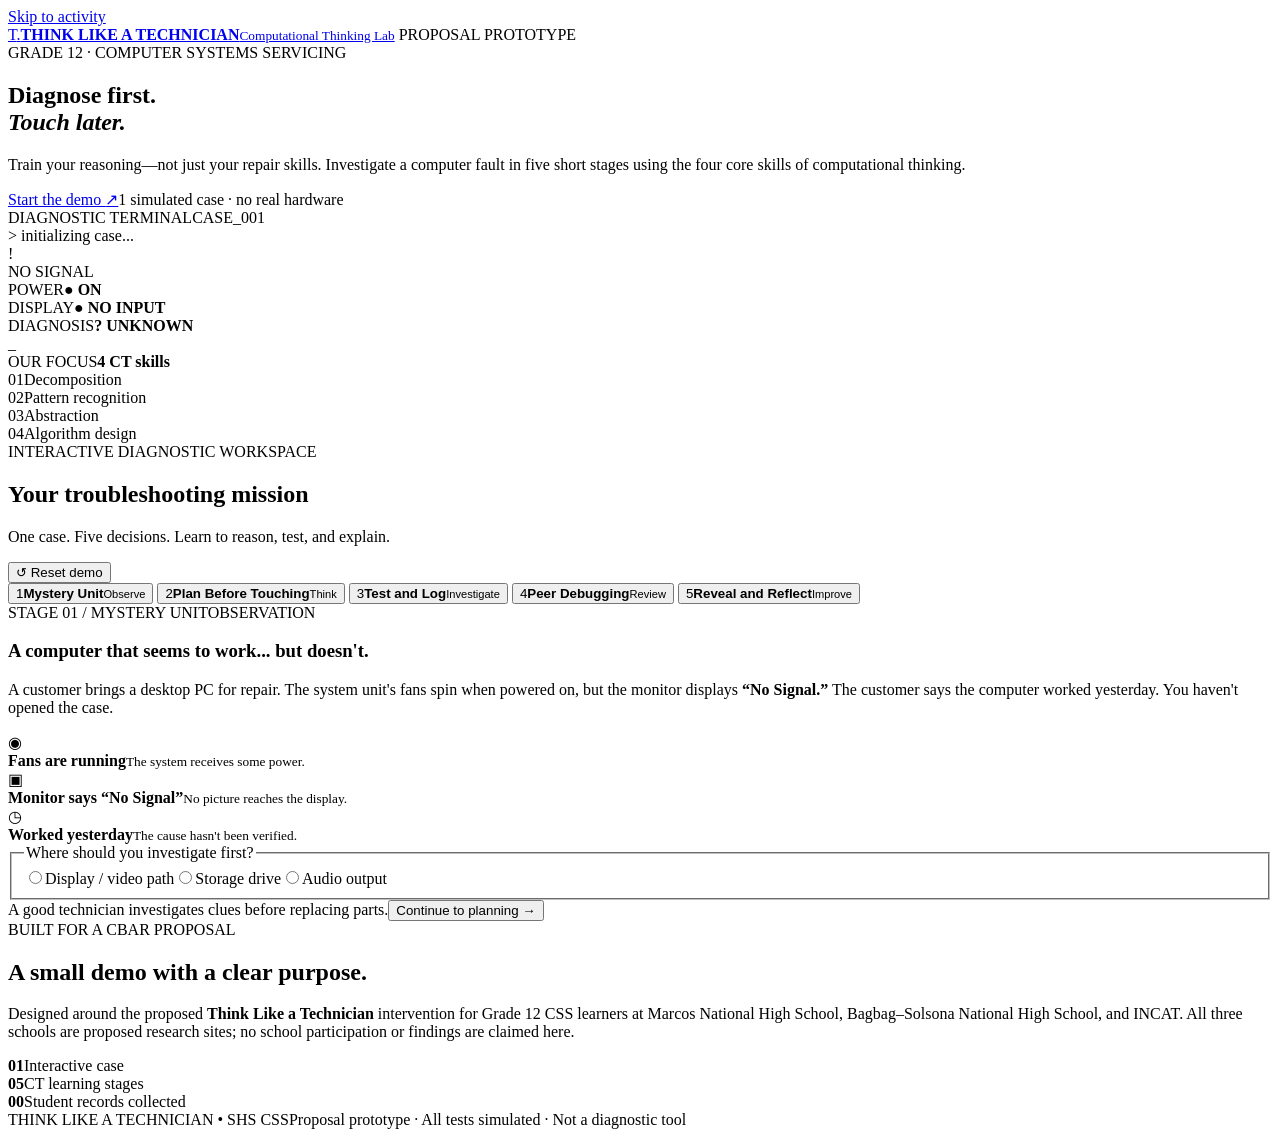
==== index.html @ 32fddbe7 "Add index.html for interactive CBAR proposal demo" ====
<!doctype html>
<html lang="en">
<head>
  <meta charset="utf-8">
  <meta name="viewport" content="width=device-width, initial-scale=1">
  <meta name="theme-color" content="#101a25">
  <meta name="description" content="Think Like a Technician: a five-stage computational thinking troubleshooting website prototype for a Grade 12 CSS classroom-based action research proposal.">
  <title>Think Like a Technician | Proposal Demo</title>
  <link rel="stylesheet" href="styles.css">
  <script src="script.js" defer></script>
</head>
<body>
  <a class="skip-link" href="#work-area">Skip to activity</a>
  <div class="shell">
    <header class="topbar">
      <a class="brand" href="#top" aria-label="Think Like a Technician home"><span class="brand-symbol" aria-hidden="true">T<span class="brand-dot">.</span></span><span><strong>THINK LIKE A TECHNICIAN</strong><small>Computational Thinking Lab</small></span></a>
      <span class="top-pill"><span class="pulse-dot" aria-hidden="true"></span> PROPOSAL PROTOTYPE</span>
    </header>

    <main id="top">
      <section class="hero" aria-labelledby="page-heading">
        <div class="hero-copy">
          <div class="eyebrow"><span class="eyebrow-line"></span> GRADE 12 · COMPUTER SYSTEMS SERVICING</div>
          <h1 id="page-heading">Diagnose first.<br><em>Touch later.</em></h1>
          <p>Train your reasoning—not just your repair skills. Investigate a computer fault in five short stages using the four core skills of computational thinking.</p>
          <div class="hero-actions"><a class="primary-link" href="#work-area">Start the demo <span aria-hidden="true">↗</span></a><span class="hero-note">1 simulated case · no real hardware</span></div>
        </div>
        <div class="terminal" aria-label="Sample computer troubleshooting scenario">
          <div class="terminal-bar"><div class="dots" aria-hidden="true"><i></i><i></i><i></i></div><span>DIAGNOSTIC TERMINAL</span><span>CASE_001</span></div>
          <div class="terminal-content">
            <span class="terminal-prompt">&gt; initializing case...</span>
            <div class="monitor-illustration" aria-hidden="true"><div class="screen"><div class="screen-icon">!</div><span>NO SIGNAL</span></div><div class="stand"></div></div>
            <div class="terminal-details"><div><span>POWER</span><strong class="ok">● ON</strong></div><div><span>DISPLAY</span><strong class="bad">● NO INPUT</strong></div><div><span>DIAGNOSIS</span><strong class="pending">? UNKNOWN</strong></div></div>
            <span class="terminal-cursor">_</span>
          </div>
        </div>
      </section>

      <section class="ct-strip" aria-label="Four computational thinking skills">
        <div class="strip-heading"><span>OUR FOCUS</span><strong>4 CT skills</strong></div>
        <div class="skill"><span class="skill-num">01</span><span>Decomposition</span></div>
        <div class="skill"><span class="skill-num">02</span><span>Pattern recognition</span></div>
        <div class="skill"><span class="skill-num">03</span><span>Abstraction</span></div>
        <div class="skill"><span class="skill-num">04</span><span>Algorithm design</span></div>
      </section>

      <section class="workspace" id="work-area" aria-labelledby="workspace-heading">
        <div class="workspace-heading"><div><div class="eyebrow eyebrow-small">INTERACTIVE DIAGNOSTIC WORKSPACE</div><h2 id="workspace-heading">Your troubleshooting mission</h2><p>One case. Five decisions. Learn to reason, test, and explain.</p></div><button class="text-button" id="reset-top" type="button">↺ Reset demo</button></div>
        <nav class="steps" aria-label="Activity stages">
          <button type="button" class="step active" data-step="0" aria-current="step"><span class="step-index">1</span><span class="step-text"><strong>Mystery Unit</strong><small>Observe</small></span></button>
          <button type="button" class="step" data-step="1"><span class="step-index">2</span><span class="step-text"><strong>Plan Before Touching</strong><small>Think</small></span></button>
          <button type="button" class="step" data-step="2"><span class="step-index">3</span><span class="step-text"><strong>Test and Log</strong><small>Investigate</small></span></button>
          <button type="button" class="step" data-step="3"><span class="step-index">4</span><span class="step-text"><strong>Peer Debugging</strong><small>Review</small></span></button>
          <button type="button" class="step" data-step="4"><span class="step-index">5</span><span class="step-text"><strong>Reveal and Reflect</strong><small>Improve</small></span></button>
        </nav>
        <div class="progress-rail" role="progressbar" aria-label="Demonstration completion" aria-valuemin="0" aria-valuemax="100" aria-valuenow="0"><div id="progress-fill"></div></div>

        <div class="panel" id="panel-0" data-panel="0">
          <div class="panel-head"><span class="stage-label">STAGE 01 / MYSTERY UNIT</span><span class="ct-tag">OBSERVATION</span></div>
          <h3>A computer that seems to work... but doesn't.</h3>
          <p class="panel-lead">A customer brings a desktop PC for repair. The system unit's fans spin when powered on, but the monitor displays <strong>“No Signal.”</strong> The customer says the computer worked yesterday. You haven't opened the case.</p>
          <div class="evidence-grid"><div class="evidence"><span class="evidence-icon" aria-hidden="true">◉</span><div><strong>Fans are running</strong><small>The system receives some power.</small></div></div><div class="evidence"><span class="evidence-icon" aria-hidden="true">▣</span><div><strong>Monitor says “No Signal”</strong><small>No picture reaches the display.</small></div></div><div class="evidence"><span class="evidence-icon" aria-hidden="true">◷</span><div><strong>Worked yesterday</strong><small>The cause hasn't been verified.</small></div></div></div>
          <fieldset class="form-field"><legend>Where should you investigate first?</legend><div class="option-row"><label class="option"><input type="radio" name="first-focus" value="Display / video path"><span>Display / video path</span></label><label class="option"><input type="radio" name="first-focus" value="Storage drive"><span>Storage drive</span></label><label class="option"><input type="radio" name="first-focus" value="Audio output"><span>Audio output</span></label></div></fieldset>
          <div id="mystery-feedback" class="feedback" aria-live="polite"></div>
          <div class="panel-footer"><span class="footer-help">A good technician investigates clues before replacing parts.</span><button class="btn btn-primary" id="finish-0" type="button">Continue to planning <span aria-hidden="true">→</span></button></div>
        </div>

        <div class="panel" id="panel-1" data-panel="1" hidden>
          <div class="panel-head"><span class="stage-label">STAGE 02 / PLAN BEFORE TOUCHING</span><span class="ct-tag">4 CT SKILLS</span></div>
          <h3>Build your diagnostic plan.</h3><p class="panel-lead">Break the fault down, connect the symptoms, remove distracting information, and plan safe tests in order.</p>
          <div class="ct-card"><div class="ct-icon">01</div><div class="ct-content"><h4>Decomposition <span>Break into parts</span></h4><label for="subsystem">Which subsystem is the best starting point?</label><select id="subsystem"><option value="">Select a subsystem...</option><option value="Display / video path">Display / video path</option><option value="Storage">Storage</option><option value="Audio">Audio</option><option value="Cooling">Cooling</option></select></div></div>
          <div class="ct-card"><div class="ct-icon">02</div><div class="ct-content"><h4>Pattern recognition <span>Connect clues</span></h4><label for="pattern">Which possible cause best fits “fans spin + no signal”?</label><select id="pattern"><option value="">Select a hypothesis...</option><option value="Loose or disconnected video cable">Loose or disconnected video cable</option><option value="Insufficient disk storage">Insufficient disk storage</option><option value="Muted speakers">Muted speakers</option></select></div></div>
          <div class="ct-card"><div class="ct-icon">03</div><div class="ct-content"><h4>Abstraction <span>Keep essential facts</span></h4><label for="fault-statement">Summarize the problem in one sentence.</label><textarea id="fault-statement" rows="2" maxlength="280" placeholder="Example: The PC powers on, but the monitor receives no video signal..."></textarea></div></div>
          <div class="ct-card"><div class="ct-icon">04</div><div class="ct-content"><h4>Algorithm design <span>Choose an order</span></h4><p class="inline-help">Add safe diagnostic steps in the order you would perform them. Click a step to remove it.</p><div class="test-options" id="algorithm-options"><button type="button" class="choice" data-plan="Check monitor power and message">+ Check monitor power</button><button type="button" class="choice" data-plan="Confirm selected monitor input">+ Verify input</button><button type="button" class="choice" data-plan="With devices off, inspect external video cable">+ Inspect cable safely</button><button type="button" class="choice" data-plan="With devices off, reseat cable; retest">+ Reseat cable and retest</button></div><ol class="algorithm-list" id="algorithm-list"><li class="empty-row">Your ordered plan will appear here.</li></ol></div></div>
          <div class="safety-block"><div class="safety-head"><span class="safety-symbol" aria-hidden="true">!</span><div><strong>Safety gate</strong><small>Required before any simulated test</small></div></div><label class="check-line"><input type="checkbox" id="safety-power"><span>Before touching a connection, I will switch off and disconnect power as appropriate.</span></label><label class="check-line"><input type="checkbox" id="safety-teacher"><span>I will perform physical hardware checks only with the teacher's approval and supervision.</span></label></div>
          <div id="plan-feedback" class="feedback" aria-live="polite"></div><div class="panel-footer"><button class="btn btn-muted" type="button" data-back="0">← Back</button><button class="btn btn-primary" id="finish-1" type="button">Start simulated tests →</button></div>
        </div>

        <div class="panel" id="panel-2" data-panel="2" hidden>
          <div class="panel-head"><span class="stage-label">STAGE 03 / TEST AND LOG</span><span class="ct-tag">TEST ONE CLUE AT A TIME</span></div>
          <h3>Choose a safe diagnostic test.</h3><p class="panel-lead">These are simulated results—not instructions to open or alter a real computer. Make one choice at a time and examine its evidence.</p>
          <div class="test-grid"><button class="test-tile" data-test="power" type="button"><span class="tile-number">TEST 01</span><strong>Check monitor power</strong><small>Read the screen's status message</small><span class="tile-arrow">↗</span></button><button class="test-tile" data-test="input" type="button"><span class="tile-number">TEST 02</span><strong>Check monitor input</strong><small>Verify that the expected input is selected</small><span class="tile-arrow">↗</span></button><button class="test-tile" data-test="cable" type="button"><span class="tile-number">TEST 03</span><strong>Inspect external HDMI cable</strong><small>With both devices switched off</small><span class="tile-arrow">↗</span></button><button class="test-tile" data-test="retest" type="button"><span class="tile-number">TEST 04</span><strong>Reseat cable and retest</strong><small>Power off first; then observe result</small><span class="tile-arrow">↗</span></button></div>
          <div class="result-box" id="test-result" aria-live="polite"><span class="result-overline">SIMULATED FINDING</span><p>Select a test above to reveal its observation.</p></div>
          <div class="log-heading"><h4>Troubleshooting log</h4><span id="test-count">0 tests logged</span></div><div class="log-list" id="log-list"><div class="empty-state">Your test results will appear here as you investigate.</div></div>
          <div id="test-feedback" class="feedback" aria-live="polite"></div><div class="panel-footer"><button class="btn btn-muted" type="button" data-back="1">← Back</button><button class="btn btn-primary" id="finish-2" type="button">Review a peer log →</button></div>
        </div>

        <div class="panel" id="panel-3" data-panel="3" hidden>
          <div class="panel-head"><span class="stage-label">STAGE 04 / PEER DEBUGGING</span><span class="ct-tag">COLLABORATIVE REASONING</span></div>
          <h3>Spot the mistakes in this sample log.</h3><p class="panel-lead">In this proposal demo, we use a fictional peer log—no actual student information is shown.</p>
          <blockquote class="peer-quote">“The monitor showed No Signal, so I changed the RAM and HDMI cable at the same time. The screen came back, so I know the RAM was broken. I didn't write down my tests.” <span>— Fictional practice log</span></blockquote>
          <fieldset class="form-field"><legend>Which reasoning problems do you notice? <span class="small-light">(Choose all that apply)</span></legend><div class="peer-choices"><label class="check-line"><input type="checkbox" value="changed-two" name="peer-issue">Two parts were changed at once, so the actual cause is unclear.</label><label class="check-line"><input type="checkbox" value="unsupported" name="peer-issue">The conclusion about RAM isn't supported by the test.</label><label class="check-line"><input type="checkbox" value="no-log" name="peer-issue">The tests and observations were not documented.</label><label class="check-line"><input type="checkbox" value="speed" name="peer-issue">The technician should have replaced even more parts immediately.</label></div></fieldset>
          <button type="button" class="btn btn-outline" id="check-peer">Check my feedback</button><div class="feedback" id="peer-feedback" aria-live="polite"></div><div class="panel-footer"><button class="btn btn-muted" type="button" data-back="2">← Back</button><button class="btn btn-primary" id="finish-3" type="button" disabled>Reveal the fault →</button></div>
        </div>

        <div class="panel" id="panel-4" data-panel="4" hidden>
          <div class="panel-head"><span class="stage-label">STAGE 05 / REVEAL AND REFLECT</span><span class="ct-tag">REVISE YOUR THINKING</span></div>
          <div class="reveal-top"><span class="reveal-icon" aria-hidden="true">✓</span><div><span class="reveal-kicker">SIMULATED CASE RESOLVED</span><h3>The HDMI cable was loose.</h3><p>In this demonstration scenario, the PC-end HDMI connector was not fully seated. The cable was checked with both devices off, then reconnected securely. When power was restored, the display returned.</p></div></div>
          <div class="comparison"><div><span>YOUR STARTING HYPOTHESIS</span><strong id="summary-hypothesis">—</strong></div><div><span>KEY LESSON</span><strong>Confirm one cause with evidence before changing another variable.</strong></div></div>
          <div class="reflection"><label for="reflection">What would you do differently next time?</label><textarea id="reflection" rows="3" maxlength="700" placeholder="Reflect on how your diagnostic algorithm could be clearer, safer, or more efficient..."></textarea></div>
          <div class="ct-recap"><h4>CT skills practiced</h4><div class="recap-items"><span>✓ Decomposition</span><span>✓ Pattern recognition</span><span>✓ Abstraction</span><span>✓ Algorithm design</span></div></div>
          <div class="disclaimer"><strong>For proposal demonstration only.</strong> This prototype is one instructional example. It is not an approved assessment, does not calculate a research CT score, and does not store or submit student data.</div>
          <div class="panel-footer"><button class="btn btn-muted" type="button" data-back="3">← Back</button><div class="footer-buttons"><button class="btn btn-outline" id="download-log" type="button">↓ Download practice notes</button><button class="btn btn-primary" id="restart-bottom" type="button">↺ Try again</button></div></div>
        </div>
      </section>

      <section class="about-demo" aria-labelledby="about-title"><div><div class="eyebrow eyebrow-small">BUILT FOR A CBAR PROPOSAL</div><h2 id="about-title">A small demo with a clear purpose.</h2><p>Designed around the proposed <strong>Think Like a Technician</strong> intervention for Grade 12 CSS learners at Marcos National High School, Bagbag–Solsona National High School, and INCAT. All three schools are proposed research sites; no school participation or findings are claimed here.</p></div><div class="about-details"><div><strong>01</strong><span>Interactive case</span></div><div><strong>05</strong><span>CT learning stages</span></div><div><strong>00</strong><span>Student records collected</span></div></div></section>
    </main>
    <footer class="site-footer"><span>THINK LIKE A TECHNICIAN <span aria-hidden="true">•</span> SHS CSS</span><span>Proposal prototype · All tests simulated · Not a diagnostic tool</span></footer>
  </div>
</body>
</html>
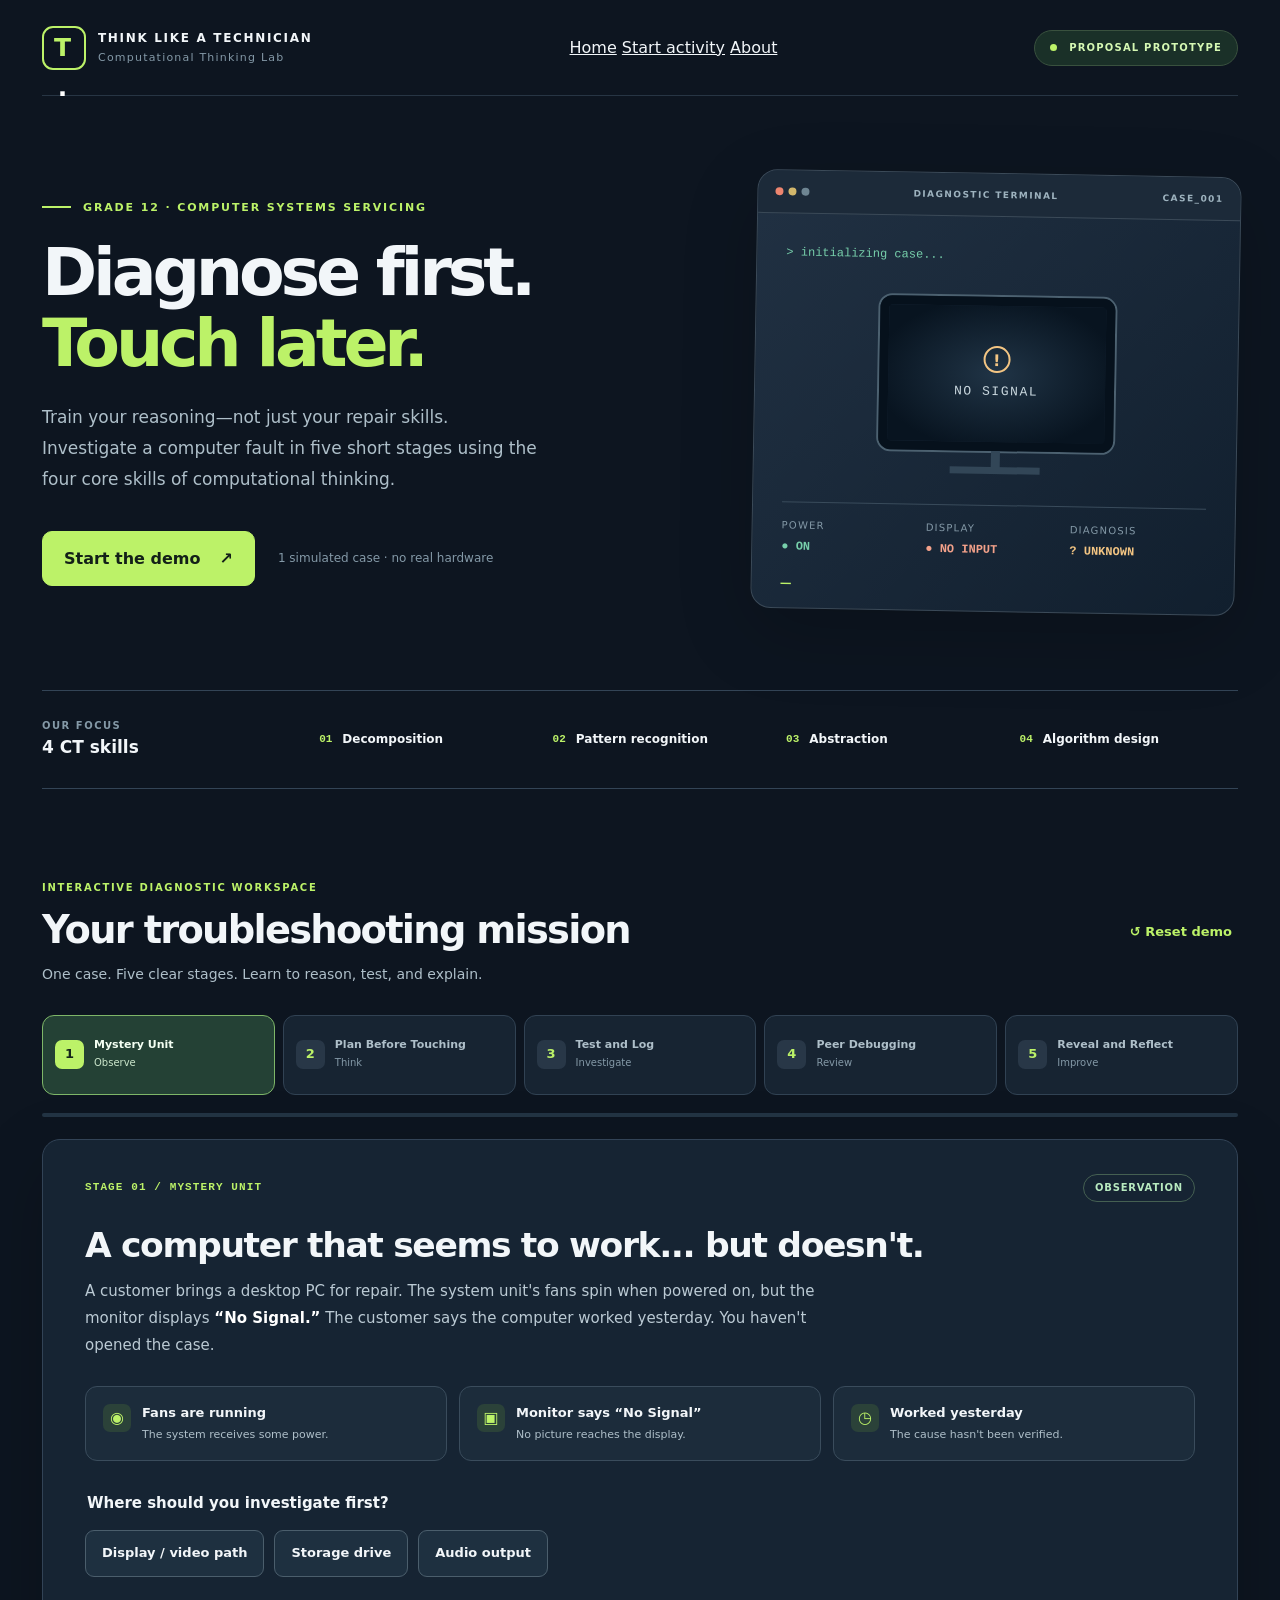
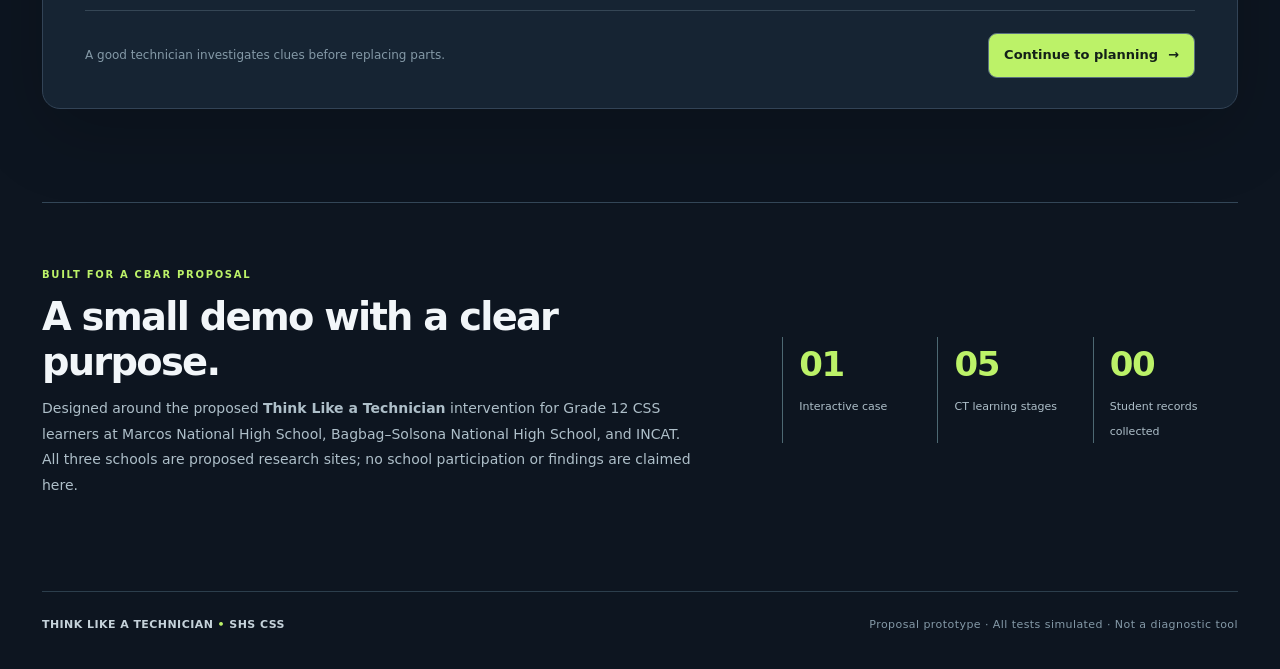
==== commit 8231d369: "Improve accessible top navigation and simplify activity heading" ====
--- a/index.html
+++ b/index.html
@@ -14,6 +14,11 @@
   <div class="shell">
     <header class="topbar">
       <a class="brand" href="#top" aria-label="Think Like a Technician home"><span class="brand-symbol" aria-hidden="true">T<span class="brand-dot">.</span></span><span><strong>THINK LIKE A TECHNICIAN</strong><small>Computational Thinking Lab</small></span></a>
+      <nav class="main-nav" aria-label="Main navigation">
+        <a href="#top">Home</a>
+        <a href="#work-area">Start activity</a>
+        <a href="#about-title">About</a>
+      </nav>
       <span class="top-pill"><span class="pulse-dot" aria-hidden="true"></span> PROPOSAL PROTOTYPE</span>
     </header>
 
@@ -45,7 +50,7 @@
       </section>
 
       <section class="workspace" id="work-area" aria-labelledby="workspace-heading">
-        <div class="workspace-heading"><div><div class="eyebrow eyebrow-small">INTERACTIVE DIAGNOSTIC WORKSPACE</div><h2 id="workspace-heading">Your troubleshooting mission</h2><p>One case. Five decisions. Learn to reason, test, and explain.</p></div><button class="text-button" id="reset-top" type="button">↺ Reset demo</button></div>
+        <div class="workspace-heading"><div><div class="eyebrow eyebrow-small">INTERACTIVE DIAGNOSTIC WORKSPACE</div><h2 id="workspace-heading">Your troubleshooting mission</h2><p>One case. Five clear stages. Learn to reason, test, and explain.</p></div><button class="text-button" id="reset-top" type="button">↺ Reset demo</button></div>
         <nav class="steps" aria-label="Activity stages">
           <button type="button" class="step active" data-step="0" aria-current="step"><span class="step-index">1</span><span class="step-text"><strong>Mystery Unit</strong><small>Observe</small></span></button>
           <button type="button" class="step" data-step="1"><span class="step-index">2</span><span class="step-text"><strong>Plan Before Touching</strong><small>Think</small></span></button>
--- a/styles.css
+++ b/styles.css
@@ -0,0 +1,6 @@
+:root{--bg:#0d1520;--bg2:#111d2b;--panel:#162433;--elev:#1b2b3b;--line:#314153;--text:#f2f6f9;--muted:#aebfc9;--faint:#8499a7;--accent:#bcf268;--accent2:#77cfab;--warn:#f3c583;--radius:18px;--shadow:0 24px 75px rgba(0,0,0,.18)}
+*{box-sizing:border-box}html{scroll-behavior:smooth}body{margin:0;background:var(--bg);color:var(--text);font-family:Inter,ui-sans-serif,system-ui,-apple-system,BlinkMacSystemFont,"Segoe UI",sans-serif;line-height:1.6}button,select,textarea{font:inherit}button,a,select,textarea{outline-offset:4px}a{color:inherit}button{cursor:pointer}button:disabled{cursor:not-allowed;opacity:.43}button:focus-visible,a:focus-visible,input:focus-visible,select:focus-visible,textarea:focus-visible{outline:3px solid var(--accent)}[hidden]{display:none!important}.shell{max-width:1260px;margin:auto;padding:0 32px}.skip-link{position:absolute;left:-9999px;top:12px;background:var(--accent);color:#101a25;padding:12px;z-index:999}.skip-link:focus{left:12px}.topbar{height:96px;display:flex;align-items:center;justify-content:space-between;border-bottom:1px solid #273544}.brand{display:flex;align-items:center;gap:12px;text-decoration:none;letter-spacing:.09em}.brand-symbol{height:44px;width:44px;border:2px solid var(--accent);border-radius:11px;display:grid;place-items:center;font-size:25px;font-weight:850;letter-spacing:-.12em;color:var(--accent);padding-right:6px}.brand-dot{color:#fff}.brand strong{display:block;font-size:12px;letter-spacing:.14em}.brand small{display:block;color:var(--faint);font-size:11px;letter-spacing:.11em;margin-top:1px}.top-pill{font-weight:800;letter-spacing:.12em;border:1px solid #39513e;background:#1a3028;border-radius:999px;padding:9px 15px;font-size:10px;color:#d5f8b3;white-space:nowrap}.pulse-dot{display:inline-block;width:7px;height:7px;border-radius:50%;background:var(--accent);margin-right:7px}.hero{display:grid;grid-template-columns:1.14fr .86fr;gap:70px;align-items:center;padding:77px 0 78px}.eyebrow{font-size:11px;font-weight:850;letter-spacing:.17em;color:var(--accent);display:flex;align-items:center;gap:12px}.eyebrow-line{width:29px;height:2px;background:var(--accent)}h1,h2,h3,h4,p{margin-top:0}h1{font-size:clamp(47px,5.2vw,78px);line-height:1.06;letter-spacing:-.063em;font-weight:840;margin:21px 0 24px}h1 em{font-style:normal;color:var(--accent)}.hero-copy>p{font-size:17px;max-width:500px;color:var(--muted);line-height:1.83}.hero-actions{display:flex;align-items:center;gap:23px;flex-wrap:wrap;margin-top:35px}.primary-link,.btn-primary{background:var(--accent);color:#132018;font-weight:850;border:1px solid var(--accent);text-decoration:none;border-radius:10px;padding:14px 21px;display:inline-flex;gap:19px;align-items:center;justify-content:center}.primary-link:hover,.btn-primary:not(:disabled):hover{background:#d4ff90}.hero-note{font-size:12px;color:var(--faint)}.terminal{border-radius:20px;background:linear-gradient(135deg,#213143,#111f2e);border:1px solid #3b4a58;box-shadow:var(--shadow);overflow:hidden;transform:rotate(1deg)}.terminal-bar{height:43px;background:#1c2a39;border-bottom:1px solid #3b4a58;display:flex;align-items:center;justify-content:space-between;padding:0 17px;color:#9eb3bf;font-size:9px;letter-spacing:.16em;font-weight:750}.dots{display:flex;gap:5px}.dots i{display:block;width:8px;height:8px;background:#6e8592;border-radius:50%}.dots i:first-child{background:#ed856f}.dots i:nth-child(2){background:#d1b66b}.terminal-content{padding:24px 29px 19px}.terminal-prompt{font-family:ui-monospace,monospace;color:var(--accent2);font-size:12px}.monitor-illustration{height:214px;display:flex;align-items:center;justify-content:center;flex-direction:column;margin:12px 0}.screen{width:235px;height:154px;border:9px solid #06111c;border-radius:12px;background:radial-gradient(ellipse at center,#203446,#081420 80%);box-shadow:0 0 0 2px #4c6170;display:flex;flex-direction:column;align-items:center;justify-content:center;gap:9px}.screen-icon{height:27px;width:27px;border:2px solid var(--warn);color:var(--warn);border-radius:50%;display:grid;place-items:center;font-weight:700}.screen span{color:#c9d7de;font-family:ui-monospace,monospace;font-size:13px;letter-spacing:.12em}.stand{width:90px;height:23px;border-bottom:7px solid #324657;position:relative}.stand:before{content:"";width:9px;height:17px;position:absolute;left:calc(50% - 4px);background:#324657}.terminal-details{display:grid;grid-template-columns:repeat(3,1fr);border-top:1px solid #394b5b;padding-top:15px;gap:8px}.terminal-details div{display:flex;flex-direction:column;gap:4px}.terminal-details span{font-size:10px;letter-spacing:.12em;color:var(--faint)}.terminal-details strong{font-family:ui-monospace,monospace;font-size:12px}.ok{color:var(--accent2)}.bad{color:#f3a18a}.pending{color:var(--warn)}.terminal-cursor{color:var(--accent);font-size:20px}.ct-strip{display:grid;grid-template-columns:1.2fr repeat(4,1fr);gap:15px;border-top:1px solid #334456;border-bottom:1px solid #334456;padding:27px 0;align-items:center}.strip-heading span{display:block;font-size:10px;letter-spacing:.15em;color:var(--faint);font-weight:800}.strip-heading strong{font-size:17px}.skill{font-size:12px;font-weight:750;display:flex;gap:10px;align-items:center}.skill-num{color:var(--accent);font-size:11px;font-family:ui-monospace,monospace}.workspace{padding:91px 0 93px;scroll-margin-top:20px}.workspace-heading{display:flex;justify-content:space-between;gap:20px;align-items:center;margin-bottom:29px}.eyebrow-small{font-size:10px}.workspace h2,.about-demo h2{font-size:clamp(29px,3vw,40px);letter-spacing:-.045em;line-height:1.18;margin:11px 0}.workspace-heading p{color:var(--muted);font-size:14px;margin:7px 0 0}.text-button{border:0;background:none;color:var(--accent);font-size:13px;font-weight:750;white-space:nowrap}.text-button:hover{text-decoration:underline}.steps{display:grid;grid-template-columns:repeat(5,1fr);gap:8px}.step{min-height:80px;background:#172432;border:1px solid #314253;color:var(--muted);border-radius:12px;display:flex;text-align:left;align-items:center;padding:13px 12px;gap:10px;transition:background .15s,border-color .15s}.step:hover{border-color:#66847a}.step.active{background:#244135;color:#f4fff3;border-color:#7eb668}.step.complete:not(.active){border-color:#55715d}.step-index{background:#283747;border-radius:7px;display:grid;place-items:center;flex:0 0 29px;height:29px;color:var(--accent);font-size:13px;font-weight:800}.step.active .step-index{background:var(--accent);color:#14251a}.step-text strong{display:block;font-size:11px;line-height:1.3}.step-text small{display:block;color:var(--faint);font-size:10px;margin-top:3px}.step.active .step-text small{color:#cce7cc}.progress-rail{height:4px;border-radius:4px;background:#233444;margin:18px 0 22px;overflow:hidden}.progress-rail>div{height:100%;background:var(--accent);width:0;transition:width .25s}.panel{background:var(--panel);border:1px solid #324356;border-radius:18px;padding:34px 42px 30px;box-shadow:var(--shadow)}.panel-head{display:flex;justify-content:space-between;gap:14px;align-items:center;margin-bottom:23px}.stage-label{font-family:ui-monospace,monospace;font-size:11px;color:var(--accent);font-weight:800;letter-spacing:.1em}.ct-tag{font-size:10px;border:1px solid #456052;border-radius:999px;padding:5px 11px;color:#b8eac0;letter-spacing:.08em;font-weight:800}.panel h3{font-size:clamp(24px,2.7vw,35px);letter-spacing:-.04em;margin:0 0 13px;line-height:1.16}.panel-lead{max-width:780px;color:#bbcad4;font-size:15px;line-height:1.8;margin-bottom:27px}.panel-lead strong{color:#fff}.evidence-grid{display:grid;grid-template-columns:repeat(3,1fr);gap:12px;margin:27px 0 30px}.evidence{border:1px solid #3a4c5c;background:#1c2c3b;border-radius:12px;display:flex;gap:11px;align-items:flex-start;padding:17px}.evidence-icon{width:28px;height:28px;flex:0 0 28px;display:grid;place-items:center;color:var(--accent);background:#2b4239;border-radius:7px}.evidence strong,.evidence small{display:block}.evidence strong{font-size:13px;line-height:1.4}.evidence small{font-size:11px;color:var(--muted);line-height:1.5;margin-top:5px}.form-field{border:0;padding:0;margin:0}.form-field legend{font-size:15px;font-weight:800;margin-bottom:15px}.option-row{display:flex;gap:10px;flex-wrap:wrap}.option{position:relative}.option input{position:absolute;opacity:0;pointer-events:none}.option span{display:block;border:1px solid #4b5e6c;background:#1e3040;border-radius:9px;padding:12px 16px;font-weight:650;font-size:13px;cursor:pointer}.option:hover span{border-color:#91b57e}.option input:checked+span{border-color:var(--accent);background:#334d36;color:#d8ffb0}.option input:focus-visible+span{outline:3px solid var(--accent)}.feedback{min-height:0;font-size:13px;line-height:1.6;margin-top:12px}.feedback:not(:empty){padding:12px 14px;background:#203c32;border-left:3px solid var(--accent);border-radius:5px;color:#e2f4e1}.feedback.error:not(:empty){background:#47302e;border-color:#f2a391;color:#ffdfd2}.panel-footer{margin-top:33px;border-top:1px solid #354655;padding-top:22px;display:flex;align-items:center;justify-content:space-between;gap:15px}.footer-help{font-size:12px;color:var(--faint)}.btn{border-radius:9px;border:1px solid #5a7180;padding:11px 15px;font-size:13px;font-weight:750;display:inline-flex;align-items:center;justify-content:center;gap:10px;white-space:nowrap}.btn-muted{color:#b8c9d3;background:#233444}.btn-muted:hover{background:#2e4254}.btn-outline{background:transparent;color:var(--accent);border-color:#7ca16b}.btn-outline:hover{background:#223e35}.ct-card{display:flex;gap:16px;border:1px solid #354a58;border-radius:12px;padding:19px;margin-bottom:13px;background:#1b2b3a}.ct-icon{color:var(--accent);background:#304737;border-radius:8px;flex:0 0 34px;height:34px;display:grid;place-items:center;font-family:ui-monospace,monospace;font-size:12px;font-weight:800}.ct-content{flex:1;min-width:0}.ct-content h4{font-size:16px;margin:1px 0 12px}.ct-content h4 span{font-size:12px;color:var(--faint);font-weight:500;margin-left:5px}.ct-content label{display:block;font-size:12px;color:#c2d1da;font-weight:650;margin-bottom:7px}.ct-content select,.ct-content textarea,.reflection textarea{display:block;width:100%;border:1px solid #516273;background:#111e2c;color:var(--text);padding:11px 13px;border-radius:8px;font-size:13px}.ct-content select{max-width:550px}.ct-content textarea{resize:vertical}.ct-content textarea::placeholder,.reflection textarea::placeholder{color:#8397a5}.inline-help{font-size:12px;color:var(--muted);margin-bottom:12px}.test-options{display:flex;gap:8px;flex-wrap:wrap}.choice{font-size:12px;color:#e2ebf2;background:#2a3e4e;border:1px solid #4e6573;border-radius:8px;padding:9px 11px}.choice:hover{border-color:var(--accent)}.choice:disabled{opacity:.38}.algorithm-list{margin:12px 0 0;padding-left:25px;font-size:13px}.algorithm-list li{padding:4px}.algorithm-list button{background:none;border:0;text-align:left;color:#e6f5e9;text-decoration:underline;text-decoration-color:#57765e;padding:2px}.algorithm-list .empty-row{color:var(--faint);list-style:none;margin-left:-20px}.safety-block{background:#2b302a;border:1px solid #7d7052;border-radius:12px;margin-top:18px;padding:18px 22px}.safety-head{display:flex;align-items:center;gap:12px;margin-bottom:13px}.safety-symbol{width:28px;height:28px;border-radius:50%;color:#1d211d;background:var(--warn);font-weight:900;display:grid;place-items:center}.safety-head strong,.safety-head small{display:block}.safety-head small{font-size:11px;color:#d9cdb7}.check-line{display:flex;align-items:flex-start;gap:10px;font-size:13px;color:#e0e9ee;line-height:1.6;margin:10px 0;cursor:pointer}.check-line input{accent-color:var(--accent);width:17px;height:17px;flex:0 0 17px;margin:3px 0 0}.test-grid{display:grid;grid-template-columns:repeat(2,1fr);gap:12px}.test-tile{position:relative;text-align:left;padding:19px;background:#1d2f3e;color:#eaf1f5;border:1px solid #435968;border-radius:12px;min-height:137px}.test-tile:hover{border-color:var(--accent);background:#294039}.test-tile.used{border-color:#6f9764}.tile-number{display:block;font-size:10px;letter-spacing:.1em;color:var(--accent);margin-bottom:9px;font-weight:800}.test-tile strong,.test-tile small{display:block}.test-tile strong{font-size:15px}.test-tile small{font-size:12px;color:#b8c8d1;margin-top:4px;padding-right:15px}.tile-arrow{position:absolute;right:16px;top:15px;color:var(--accent)}.result-box{border:1px solid #637e62;background:#20392f;border-radius:12px;margin:17px 0;padding:17px}.result-overline{font-size:10px;letter-spacing:.1em;color:var(--accent);font-weight:800}.result-box p{font-size:13px;margin:8px 0 0;color:#e4f0e4}.log-heading{display:flex;align-items:center;justify-content:space-between;margin-bottom:8px}.log-heading h4{margin:6px 0;font-size:17px}.log-heading span{color:var(--faint);font-size:11px}.log-list{border:1px solid #3b4e5d;border-radius:10px;overflow:hidden}.empty-state{padding:16px;color:var(--faint);font-size:13px}.log-entry{padding:14px 16px;border-bottom:1px solid #3b4e5d}.log-entry:last-child{border-bottom:0}.log-entry strong{font-size:13px}.log-entry small{display:block;font-size:12px;color:var(--muted);margin-top:4px}.peer-quote{background:#223342;border-left:4px solid var(--accent);padding:24px 26px;margin:5px 0 23px;color:#e6eff3;font-size:16px;line-height:1.8;border-radius:0 11px 11px 0}.peer-quote span{display:block;font-size:12px;color:var(--faint);font-weight:700;margin-top:12px}.peer-choices{display:grid;gap:9px}.peer-choices .check-line{background:#1f2f3e;padding:13px;border:1px solid #405465;border-radius:9px;margin:0}.peer-choices+.btn{margin-top:18px}.small-light{font-weight:400;font-size:12px;color:var(--faint)}.reveal-top{display:flex;gap:20px;align-items:flex-start;margin-bottom:25px}.reveal-icon{height:56px;width:56px;border:2px solid var(--accent);border-radius:50%;display:grid;place-items:center;color:var(--accent);font-size:28px;font-weight:800;flex:0 0 56px}.reveal-kicker{font-size:11px;color:var(--accent);letter-spacing:.1em;font-weight:800}.reveal-top h3{margin:5px 0 9px}.reveal-top p{max-width:740px;font-size:14px;color:var(--muted);line-height:1.8}.comparison{display:grid;grid-template-columns:1fr 1fr;gap:12px;margin:15px 0}.comparison>div{padding:19px;border:1px solid #425765;background:#1c2e3d;border-radius:12px}.comparison span{display:block;font-size:10px;letter-spacing:.1em;color:var(--faint);font-weight:800;margin-bottom:7px}.comparison strong{font-size:14px}.reflection{margin-top:27px}.reflection label{display:block;font-weight:800;margin-bottom:10px}.reflection textarea{resize:vertical}.ct-recap{border-top:1px solid #344755;margin-top:22px;padding-top:16px}.ct-recap h4{font-size:14px}.recap-items{display:flex;flex-wrap:wrap;gap:8px}.recap-items span{padding:6px 11px;background:#2c4235;border:1px solid #4b765c;border-radius:999px;font-size:12px;color:#deedda}.disclaimer{border-left:3px solid var(--warn);background:#343126;color:#e5d9be;padding:15px;margin-top:24px;font-size:12px;border-radius:5px}.footer-buttons{display:flex;gap:9px;flex-wrap:wrap}.about-demo{border-top:1px solid #334657;display:grid;grid-template-columns:1fr .68fr;gap:70px;align-items:center;padding:64px 0 78px}.about-demo p{color:var(--muted);max-width:650px;font-size:14px;line-height:1.85}.about-details{display:grid;grid-template-columns:repeat(3,1fr);gap:10px}.about-details div{border-left:1px solid #4d6872;padding-left:16px}.about-details strong{font-size:34px;color:var(--accent);font-weight:850;letter-spacing:-.04em;display:block}.about-details span{color:var(--muted);font-size:11px}.site-footer{border-top:1px solid #2c3e4c;padding:24px 0 35px;display:flex;justify-content:space-between;gap:15px;color:var(--faint);font-size:11px;letter-spacing:.04em}.site-footer>span:first-child{font-weight:800;color:#c5d2da}.site-footer>span:first-child span{color:var(--accent)}
+@media(max-width:1050px){.hero{gap:36px}.ct-strip{grid-template-columns:repeat(4,1fr)}.strip-heading{grid-column:1/-1}.steps{gap:5px}.step{padding:10px 8px}.step-text strong{font-size:10px}.step-index{flex-basis:24px;height:24px}.evidence-grid{grid-template-columns:1fr 1fr}}
+@media(max-width:730px){.shell{padding:0 17px}.topbar{height:78px}.brand strong{font-size:10px}.brand small{font-size:9px}.top-pill{font-size:8px;padding:7px 9px}.hero{grid-template-columns:1fr;padding:48px 0 54px;gap:30px}.hero h1{font-size:48px}.terminal{max-width:480px;transform:none}.ct-strip{grid-template-columns:1fr 1fr;gap:14px}.workspace{padding:56px 0 64px}.workspace-heading{align-items:flex-start}.steps{display:flex;overflow-x:auto;padding-bottom:6px;scroll-snap-type:x mandatory}.step{min-width:155px;flex:0 0 155px;scroll-snap-align:start}.panel{padding:24px 18px}.panel-head{align-items:flex-start}.panel-lead{font-size:14px}.evidence-grid{grid-template-columns:1fr}.ct-card{padding:13px;gap:10px}.ct-content h4 span{display:block;margin-left:0}.test-grid{grid-template-columns:1fr}.comparison{grid-template-columns:1fr}.panel-footer{flex-wrap:wrap}.panel-footer .btn-primary{margin-left:auto}.about-demo{grid-template-columns:1fr;gap:20px}.site-footer{flex-direction:column}.footer-buttons{width:100%;justify-content:flex-end}}
+@media(max-width:430px){.top-pill{display:none}.panel-head{flex-wrap:wrap}.workspace-heading{flex-wrap:wrap}.ct-strip{grid-template-columns:1fr 1fr}.ct-strip .skill{font-size:11px}.option-row{display:grid}.terminal-content{padding:21px 15px}.reveal-top{gap:11px}.reveal-icon{height:36px;width:36px;flex-basis:36px;font-size:20px}}
+@media(prefers-reduced-motion:reduce){html{scroll-behavior:auto}*{transition:none!important}}
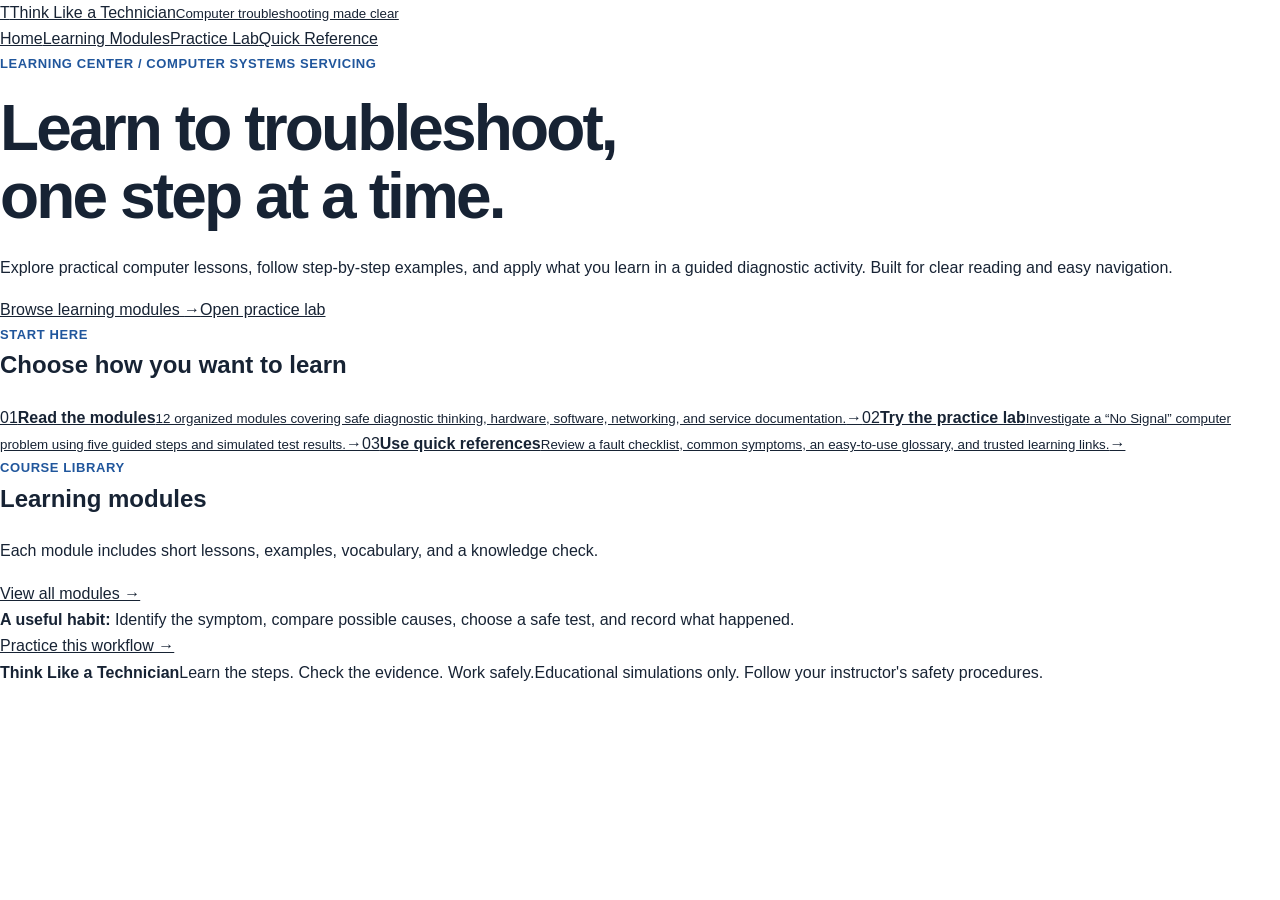
==== commit 06f3702b: "Build learning library: index.html" ====
--- a/index.html
+++ b/index.html
@@ -1,117 +1,11 @@
 <!doctype html>
-<html lang="en">
-<head>
-  <meta charset="utf-8">
-  <meta name="viewport" content="width=device-width, initial-scale=1">
-  <meta name="theme-color" content="#101a25">
-  <meta name="description" content="Think Like a Technician: a five-stage computational thinking troubleshooting website prototype for a Grade 12 CSS classroom-based action research proposal.">
-  <title>Think Like a Technician | Proposal Demo</title>
-  <link rel="stylesheet" href="styles.css">
-  <script src="script.js" defer></script>
-</head>
-<body>
-  <a class="skip-link" href="#work-area">Skip to activity</a>
-  <div class="shell">
-    <header class="topbar">
-      <a class="brand" href="#top" aria-label="Think Like a Technician home"><span class="brand-symbol" aria-hidden="true">T<span class="brand-dot">.</span></span><span><strong>THINK LIKE A TECHNICIAN</strong><small>Computational Thinking Lab</small></span></a>
-      <nav class="main-nav" aria-label="Main navigation">
-        <a href="#top">Home</a>
-        <a href="#work-area">Start activity</a>
-        <a href="#about-title">About</a>
-      </nav>
-      <span class="top-pill"><span class="pulse-dot" aria-hidden="true"></span> PROPOSAL PROTOTYPE</span>
-    </header>
-
-    <main id="top">
-      <section class="hero" aria-labelledby="page-heading">
-        <div class="hero-copy">
-          <div class="eyebrow"><span class="eyebrow-line"></span> GRADE 12 · COMPUTER SYSTEMS SERVICING</div>
-          <h1 id="page-heading">Diagnose first.<br><em>Touch later.</em></h1>
-          <p>Train your reasoning—not just your repair skills. Investigate a computer fault in five short stages using the four core skills of computational thinking.</p>
-          <div class="hero-actions"><a class="primary-link" href="#work-area">Start the demo <span aria-hidden="true">↗</span></a><span class="hero-note">1 simulated case · no real hardware</span></div>
-        </div>
-        <div class="terminal" aria-label="Sample computer troubleshooting scenario">
-          <div class="terminal-bar"><div class="dots" aria-hidden="true"><i></i><i></i><i></i></div><span>DIAGNOSTIC TERMINAL</span><span>CASE_001</span></div>
-          <div class="terminal-content">
-            <span class="terminal-prompt">&gt; initializing case...</span>
-            <div class="monitor-illustration" aria-hidden="true"><div class="screen"><div class="screen-icon">!</div><span>NO SIGNAL</span></div><div class="stand"></div></div>
-            <div class="terminal-details"><div><span>POWER</span><strong class="ok">● ON</strong></div><div><span>DISPLAY</span><strong class="bad">● NO INPUT</strong></div><div><span>DIAGNOSIS</span><strong class="pending">? UNKNOWN</strong></div></div>
-            <span class="terminal-cursor">_</span>
-          </div>
-        </div>
-      </section>
-
-      <section class="ct-strip" aria-label="Four computational thinking skills">
-        <div class="strip-heading"><span>OUR FOCUS</span><strong>4 CT skills</strong></div>
-        <div class="skill"><span class="skill-num">01</span><span>Decomposition</span></div>
-        <div class="skill"><span class="skill-num">02</span><span>Pattern recognition</span></div>
-        <div class="skill"><span class="skill-num">03</span><span>Abstraction</span></div>
-        <div class="skill"><span class="skill-num">04</span><span>Algorithm design</span></div>
-      </section>
-
-      <section class="workspace" id="work-area" aria-labelledby="workspace-heading">
-        <div class="workspace-heading"><div><div class="eyebrow eyebrow-small">INTERACTIVE DIAGNOSTIC WORKSPACE</div><h2 id="workspace-heading">Your troubleshooting mission</h2><p>One case. Five clear stages. Learn to reason, test, and explain.</p></div><button class="text-button" id="reset-top" type="button">↺ Reset demo</button></div>
-        <nav class="steps" aria-label="Activity stages">
-          <button type="button" class="step active" data-step="0" aria-current="step"><span class="step-index">1</span><span class="step-text"><strong>Mystery Unit</strong><small>Observe</small></span></button>
-          <button type="button" class="step" data-step="1"><span class="step-index">2</span><span class="step-text"><strong>Plan Before Touching</strong><small>Think</small></span></button>
-          <button type="button" class="step" data-step="2"><span class="step-index">3</span><span class="step-text"><strong>Test and Log</strong><small>Investigate</small></span></button>
-          <button type="button" class="step" data-step="3"><span class="step-index">4</span><span class="step-text"><strong>Peer Debugging</strong><small>Review</small></span></button>
-          <button type="button" class="step" data-step="4"><span class="step-index">5</span><span class="step-text"><strong>Reveal and Reflect</strong><small>Improve</small></span></button>
-        </nav>
-        <div class="progress-rail" role="progressbar" aria-label="Demonstration completion" aria-valuemin="0" aria-valuemax="100" aria-valuenow="0"><div id="progress-fill"></div></div>
-
-        <div class="panel" id="panel-0" data-panel="0">
-          <div class="panel-head"><span class="stage-label">STAGE 01 / MYSTERY UNIT</span><span class="ct-tag">OBSERVATION</span></div>
-          <h3>A computer that seems to work... but doesn't.</h3>
-          <p class="panel-lead">A customer brings a desktop PC for repair. The system unit's fans spin when powered on, but the monitor displays <strong>“No Signal.”</strong> The customer says the computer worked yesterday. You haven't opened the case.</p>
-          <div class="evidence-grid"><div class="evidence"><span class="evidence-icon" aria-hidden="true">◉</span><div><strong>Fans are running</strong><small>The system receives some power.</small></div></div><div class="evidence"><span class="evidence-icon" aria-hidden="true">▣</span><div><strong>Monitor says “No Signal”</strong><small>No picture reaches the display.</small></div></div><div class="evidence"><span class="evidence-icon" aria-hidden="true">◷</span><div><strong>Worked yesterday</strong><small>The cause hasn't been verified.</small></div></div></div>
-          <fieldset class="form-field"><legend>Where should you investigate first?</legend><div class="option-row"><label class="option"><input type="radio" name="first-focus" value="Display / video path"><span>Display / video path</span></label><label class="option"><input type="radio" name="first-focus" value="Storage drive"><span>Storage drive</span></label><label class="option"><input type="radio" name="first-focus" value="Audio output"><span>Audio output</span></label></div></fieldset>
-          <div id="mystery-feedback" class="feedback" aria-live="polite"></div>
-          <div class="panel-footer"><span class="footer-help">A good technician investigates clues before replacing parts.</span><button class="btn btn-primary" id="finish-0" type="button">Continue to planning <span aria-hidden="true">→</span></button></div>
-        </div>
-
-        <div class="panel" id="panel-1" data-panel="1" hidden>
-          <div class="panel-head"><span class="stage-label">STAGE 02 / PLAN BEFORE TOUCHING</span><span class="ct-tag">4 CT SKILLS</span></div>
-          <h3>Build your diagnostic plan.</h3><p class="panel-lead">Break the fault down, connect the symptoms, remove distracting information, and plan safe tests in order.</p>
-          <div class="ct-card"><div class="ct-icon">01</div><div class="ct-content"><h4>Decomposition <span>Break into parts</span></h4><label for="subsystem">Which subsystem is the best starting point?</label><select id="subsystem"><option value="">Select a subsystem...</option><option value="Display / video path">Display / video path</option><option value="Storage">Storage</option><option value="Audio">Audio</option><option value="Cooling">Cooling</option></select></div></div>
-          <div class="ct-card"><div class="ct-icon">02</div><div class="ct-content"><h4>Pattern recognition <span>Connect clues</span></h4><label for="pattern">Which possible cause best fits “fans spin + no signal”?</label><select id="pattern"><option value="">Select a hypothesis...</option><option value="Loose or disconnected video cable">Loose or disconnected video cable</option><option value="Insufficient disk storage">Insufficient disk storage</option><option value="Muted speakers">Muted speakers</option></select></div></div>
-          <div class="ct-card"><div class="ct-icon">03</div><div class="ct-content"><h4>Abstraction <span>Keep essential facts</span></h4><label for="fault-statement">Summarize the problem in one sentence.</label><textarea id="fault-statement" rows="2" maxlength="280" placeholder="Example: The PC powers on, but the monitor receives no video signal..."></textarea></div></div>
-          <div class="ct-card"><div class="ct-icon">04</div><div class="ct-content"><h4>Algorithm design <span>Choose an order</span></h4><p class="inline-help">Add safe diagnostic steps in the order you would perform them. Click a step to remove it.</p><div class="test-options" id="algorithm-options"><button type="button" class="choice" data-plan="Check monitor power and message">+ Check monitor power</button><button type="button" class="choice" data-plan="Confirm selected monitor input">+ Verify input</button><button type="button" class="choice" data-plan="With devices off, inspect external video cable">+ Inspect cable safely</button><button type="button" class="choice" data-plan="With devices off, reseat cable; retest">+ Reseat cable and retest</button></div><ol class="algorithm-list" id="algorithm-list"><li class="empty-row">Your ordered plan will appear here.</li></ol></div></div>
-          <div class="safety-block"><div class="safety-head"><span class="safety-symbol" aria-hidden="true">!</span><div><strong>Safety gate</strong><small>Required before any simulated test</small></div></div><label class="check-line"><input type="checkbox" id="safety-power"><span>Before touching a connection, I will switch off and disconnect power as appropriate.</span></label><label class="check-line"><input type="checkbox" id="safety-teacher"><span>I will perform physical hardware checks only with the teacher's approval and supervision.</span></label></div>
-          <div id="plan-feedback" class="feedback" aria-live="polite"></div><div class="panel-footer"><button class="btn btn-muted" type="button" data-back="0">← Back</button><button class="btn btn-primary" id="finish-1" type="button">Start simulated tests →</button></div>
-        </div>
-
-        <div class="panel" id="panel-2" data-panel="2" hidden>
-          <div class="panel-head"><span class="stage-label">STAGE 03 / TEST AND LOG</span><span class="ct-tag">TEST ONE CLUE AT A TIME</span></div>
-          <h3>Choose a safe diagnostic test.</h3><p class="panel-lead">These are simulated results—not instructions to open or alter a real computer. Make one choice at a time and examine its evidence.</p>
-          <div class="test-grid"><button class="test-tile" data-test="power" type="button"><span class="tile-number">TEST 01</span><strong>Check monitor power</strong><small>Read the screen's status message</small><span class="tile-arrow">↗</span></button><button class="test-tile" data-test="input" type="button"><span class="tile-number">TEST 02</span><strong>Check monitor input</strong><small>Verify that the expected input is selected</small><span class="tile-arrow">↗</span></button><button class="test-tile" data-test="cable" type="button"><span class="tile-number">TEST 03</span><strong>Inspect external HDMI cable</strong><small>With both devices switched off</small><span class="tile-arrow">↗</span></button><button class="test-tile" data-test="retest" type="button"><span class="tile-number">TEST 04</span><strong>Reseat cable and retest</strong><small>Power off first; then observe result</small><span class="tile-arrow">↗</span></button></div>
-          <div class="result-box" id="test-result" aria-live="polite"><span class="result-overline">SIMULATED FINDING</span><p>Select a test above to reveal its observation.</p></div>
-          <div class="log-heading"><h4>Troubleshooting log</h4><span id="test-count">0 tests logged</span></div><div class="log-list" id="log-list"><div class="empty-state">Your test results will appear here as you investigate.</div></div>
-          <div id="test-feedback" class="feedback" aria-live="polite"></div><div class="panel-footer"><button class="btn btn-muted" type="button" data-back="1">← Back</button><button class="btn btn-primary" id="finish-2" type="button">Review a peer log →</button></div>
-        </div>
-
-        <div class="panel" id="panel-3" data-panel="3" hidden>
-          <div class="panel-head"><span class="stage-label">STAGE 04 / PEER DEBUGGING</span><span class="ct-tag">COLLABORATIVE REASONING</span></div>
-          <h3>Spot the mistakes in this sample log.</h3><p class="panel-lead">In this proposal demo, we use a fictional peer log—no actual student information is shown.</p>
-          <blockquote class="peer-quote">“The monitor showed No Signal, so I changed the RAM and HDMI cable at the same time. The screen came back, so I know the RAM was broken. I didn't write down my tests.” <span>— Fictional practice log</span></blockquote>
-          <fieldset class="form-field"><legend>Which reasoning problems do you notice? <span class="small-light">(Choose all that apply)</span></legend><div class="peer-choices"><label class="check-line"><input type="checkbox" value="changed-two" name="peer-issue">Two parts were changed at once, so the actual cause is unclear.</label><label class="check-line"><input type="checkbox" value="unsupported" name="peer-issue">The conclusion about RAM isn't supported by the test.</label><label class="check-line"><input type="checkbox" value="no-log" name="peer-issue">The tests and observations were not documented.</label><label class="check-line"><input type="checkbox" value="speed" name="peer-issue">The technician should have replaced even more parts immediately.</label></div></fieldset>
-          <button type="button" class="btn btn-outline" id="check-peer">Check my feedback</button><div class="feedback" id="peer-feedback" aria-live="polite"></div><div class="panel-footer"><button class="btn btn-muted" type="button" data-back="2">← Back</button><button class="btn btn-primary" id="finish-3" type="button" disabled>Reveal the fault →</button></div>
-        </div>
-
-        <div class="panel" id="panel-4" data-panel="4" hidden>
-          <div class="panel-head"><span class="stage-label">STAGE 05 / REVEAL AND REFLECT</span><span class="ct-tag">REVISE YOUR THINKING</span></div>
-          <div class="reveal-top"><span class="reveal-icon" aria-hidden="true">✓</span><div><span class="reveal-kicker">SIMULATED CASE RESOLVED</span><h3>The HDMI cable was loose.</h3><p>In this demonstration scenario, the PC-end HDMI connector was not fully seated. The cable was checked with both devices off, then reconnected securely. When power was restored, the display returned.</p></div></div>
-          <div class="comparison"><div><span>YOUR STARTING HYPOTHESIS</span><strong id="summary-hypothesis">—</strong></div><div><span>KEY LESSON</span><strong>Confirm one cause with evidence before changing another variable.</strong></div></div>
-          <div class="reflection"><label for="reflection">What would you do differently next time?</label><textarea id="reflection" rows="3" maxlength="700" placeholder="Reflect on how your diagnostic algorithm could be clearer, safer, or more efficient..."></textarea></div>
-          <div class="ct-recap"><h4>CT skills practiced</h4><div class="recap-items"><span>✓ Decomposition</span><span>✓ Pattern recognition</span><span>✓ Abstraction</span><span>✓ Algorithm design</span></div></div>
-          <div class="disclaimer"><strong>For proposal demonstration only.</strong> This prototype is one instructional example. It is not an approved assessment, does not calculate a research CT score, and does not store or submit student data.</div>
-          <div class="panel-footer"><button class="btn btn-muted" type="button" data-back="3">← Back</button><div class="footer-buttons"><button class="btn btn-outline" id="download-log" type="button">↓ Download practice notes</button><button class="btn btn-primary" id="restart-bottom" type="button">↺ Try again</button></div></div>
-        </div>
-      </section>
-
-      <section class="about-demo" aria-labelledby="about-title"><div><div class="eyebrow eyebrow-small">BUILT FOR A CBAR PROPOSAL</div><h2 id="about-title">A small demo with a clear purpose.</h2><p>Designed around the proposed <strong>Think Like a Technician</strong> intervention for Grade 12 CSS learners at Marcos National High School, Bagbag–Solsona National High School, and INCAT. All three schools are proposed research sites; no school participation or findings are claimed here.</p></div><div class="about-details"><div><strong>01</strong><span>Interactive case</span></div><div><strong>05</strong><span>CT learning stages</span></div><div><strong>00</strong><span>Student records collected</span></div></div></section>
-    </main>
-    <footer class="site-footer"><span>THINK LIKE A TECHNICIAN <span aria-hidden="true">•</span> SHS CSS</span><span>Proposal prototype · All tests simulated · Not a diagnostic tool</span></footer>
-  </div>
-</body>
-</html>
+<html lang="en"><head><meta charset="utf-8"><meta name="viewport" content="width=device-width,initial-scale=1">
+<meta name="theme-color" content="#ffffff"><meta name="description" content="Learn computer troubleshooting with clear lessons, checklists, examples, and an interactive practice lab.">
+<title>Home | Think Like a Technician</title><link rel="stylesheet" href="styles.css"><script src="learn.js" defer></script><script src="home.js" defer></script></head><body>
+<a class="skip-link" href="#main">Skip to main content</a>
+<header class="site-header"><div class="header-inner"><a href="index.html" class="logo"><span class="logo-icon">T</span><span>Think Like a Technician<small>Computer troubleshooting made clear</small></span></a>
+<nav class="header-nav" aria-label="Main navigation"><a href="index.html" aria-current="page">Home</a><a href="learn.html" >Learning Modules</a><a href="lab.html" >Practice Lab</a><a href="reference.html" >Quick Reference</a></nav></div></header>
+<main id="main" class="main-wrap"><section class="welcome"><div class="eyebrow">LEARNING CENTER / COMPUTER SYSTEMS SERVICING</div><h1>Learn to troubleshoot,<br><span>one step at a time.</span></h1><p>Explore practical computer lessons, follow step-by-step examples, and apply what you learn in a guided diagnostic activity. Built for clear reading and easy navigation.</p><div class="welcome-actions"><a class="button primary" href="learn.html">Browse learning modules <span aria-hidden="true">→</span></a><a class="button secondary" href="lab.html">Open practice lab</a></div></section>
+<section class="section-block" aria-labelledby="start-title"><div class="section-heading"><div><div class="eyebrow">START HERE</div><h2 id="start-title">Choose how you want to learn</h2></div></div><div class="path-grid"><a class="path-row" href="learn.html"><span class="path-icon">01</span><span><strong>Read the modules</strong><small>12 organized modules covering safe diagnostic thinking, hardware, software, networking, and service documentation.</small></span><span aria-hidden="true">→</span></a><a class="path-row" href="lab.html"><span class="path-icon">02</span><span><strong>Try the practice lab</strong><small>Investigate a “No Signal” computer problem using five guided steps and simulated test results.</small></span><span aria-hidden="true">→</span></a><a class="path-row" href="reference.html"><span class="path-icon">03</span><span><strong>Use quick references</strong><small>Review a fault checklist, common symptoms, an easy-to-use glossary, and trusted learning links.</small></span><span aria-hidden="true">→</span></a></div></section>
+<section class="section-block" aria-labelledby="library-title"><div class="section-heading"><div><div class="eyebrow">COURSE LIBRARY</div><h2 id="library-title">Learning modules</h2><p>Each module includes short lessons, examples, vocabulary, and a knowledge check.</p></div><a class="text-link" href="learn.html">View all modules →</a></div><div class="catalog" id="home-catalog"></div></section>
+<section class="section-block info-strip"><div><strong>A useful habit:</strong> Identify the symptom, compare possible causes, choose a safe test, and record what happened.</div><a class="text-link" href="lab.html">Practice this workflow →</a></section></main><footer class="footer"><div class="footer-inner"><strong>Think Like a Technician</strong><span>Learn the steps. Check the evidence. Work safely.</span><span>Educational simulations only. Follow your instructor's safety procedures.</span></div></footer></body></html>
--- a/styles.css
+++ b/styles.css
@@ -4,3 +4,137 @@
 @media(max-width:730px){.shell{padding:0 17px}.topbar{height:78px}.brand strong{font-size:10px}.brand small{font-size:9px}.top-pill{font-size:8px;padding:7px 9px}.hero{grid-template-columns:1fr;padding:48px 0 54px;gap:30px}.hero h1{font-size:48px}.terminal{max-width:480px;transform:none}.ct-strip{grid-template-columns:1fr 1fr;gap:14px}.workspace{padding:56px 0 64px}.workspace-heading{align-items:flex-start}.steps{display:flex;overflow-x:auto;padding-bottom:6px;scroll-snap-type:x mandatory}.step{min-width:155px;flex:0 0 155px;scroll-snap-align:start}.panel{padding:24px 18px}.panel-head{align-items:flex-start}.panel-lead{font-size:14px}.evidence-grid{grid-template-columns:1fr}.ct-card{padding:13px;gap:10px}.ct-content h4 span{display:block;margin-left:0}.test-grid{grid-template-columns:1fr}.comparison{grid-template-columns:1fr}.panel-footer{flex-wrap:wrap}.panel-footer .btn-primary{margin-left:auto}.about-demo{grid-template-columns:1fr;gap:20px}.site-footer{flex-direction:column}.footer-buttons{width:100%;justify-content:flex-end}}
 @media(max-width:430px){.top-pill{display:none}.panel-head{flex-wrap:wrap}.workspace-heading{flex-wrap:wrap}.ct-strip{grid-template-columns:1fr 1fr}.ct-strip .skill{font-size:11px}.option-row{display:grid}.terminal-content{padding:21px 15px}.reveal-top{gap:11px}.reveal-icon{height:36px;width:36px;flex-basis:36px;font-size:20px}}
 @media(prefers-reduced-motion:reduce){html{scroll-behavior:auto}*{transition:none!important}}
+
+
+/* Light, accessible proposal-demo redesign — October 2026 */
+:root{--bg:#ffffff;--bg2:#f8fafc;--panel:#ffffff;--elev:#f6f9fd;--line:#d7e0eb;--text:#172334;--muted:#43546a;--faint:#56687b;--accent:#1b56a5;--accent2:#157e70;--warn:#a96612;--shadow:0 8px 28px rgba(28,47,77,.06)}
+body{background:#fff;color:var(--text);font-family:Arial,"Segoe UI",system-ui,sans-serif;font-size:16px;line-height:1.65}
+.shell{max-width:1200px}
+.topbar{min-height:82px;height:auto;padding:16px 0;gap:20px;border-bottom:1px solid var(--line);flex-wrap:wrap}
+.brand{letter-spacing:0;gap:12px}
+.brand strong{font-size:15px;letter-spacing:.015em;color:#172334}
+.brand small{font-size:12px;letter-spacing:0;color:#526477}
+.brand-symbol{border-color:#1b56a5;background:#eef4fd;color:#1b56a5}
+.brand-dot{color:#1b56a5}
+.main-nav{display:flex;gap:7px;align-items:center;flex-wrap:wrap;margin-left:auto}
+.main-nav a{text-decoration:none;font-size:14px;font-weight:700;padding:9px 14px;color:#34465c;border-radius:9px}
+.main-nav a:hover,.main-nav a:focus-visible{background:#eef4fd;color:#144a95}
+.top-pill{font-size:11px;letter-spacing:.02em;border:1px solid #d4e1f3;background:#f0f6ff;color:#195091;padding:7px 11px}
+.pulse-dot{background:#1b56a5}
+.hero{padding:62px 0 62px;gap:44px}
+h1{font-size:clamp(42px,5vw,69px);letter-spacing:-.045em}
+h1 em{color:#1755a6}
+.hero-copy>p{font-size:18px;color:#47566a;line-height:1.7}
+.eyebrow,.stage-label,.reveal-kicker{color:#20569c;letter-spacing:.045em;font-size:13px}
+.eyebrow-line{background:#1b56a5}
+.primary-link,.btn-primary{background:#1c56a3;color:#fff;border-color:#1c56a3;font-weight:700}
+.primary-link:hover,.btn-primary:not(:disabled):hover{background:#153e77;color:#fff}
+.hero-note{font-size:13px;color:#526477}
+.terminal{transform:none;background:#f7f9fc;border:1px solid #d9e2ed;box-shadow:0 8px 24px rgba(20,40,60,.07)}
+.terminal-bar{background:#eef2f7;color:#405469;border-color:#d9e2ed;font-size:11px}
+.terminal-prompt{color:#245e9f}
+.terminal-content{background:#f9fbff}
+.terminal-details{border-color:#dbe4ee}
+.terminal-details span{color:#526477}
+.terminal-details strong{color:#24384d}
+.terminal-details .ok{color:#116d58}
+.terminal-details .bad{color:#ac3937}
+.terminal-details .pending{color:#85540f}
+.terminal-cursor{color:#1b56a5}
+.ct-strip{border-color:#dbe3ee;gap:12px}
+.strip-heading span{font-size:12px;color:#526477}
+.strip-heading strong{font-size:18px}
+.skill{font-size:14px}
+.skill-num{color:#1959a6;font-size:13px}
+.workspace{padding:66px 0 70px}
+.workspace h2,.about-demo h2{letter-spacing:-.03em}
+.workspace-heading p{font-size:16px;color:#46566a}
+.text-button{color:#1c56a3;font-size:14px}
+.steps{gap:8px}
+.step{background:#f8fafc;color:#26374b;border:1px solid #d5dfeb;border-radius:12px;padding:14px;min-height:93px}
+.step:hover{border-color:#7c9fc9;background:#f2f6fb}
+.step.active{background:#eaf2ff;color:#123f7b;border:2px solid #2967b3}
+.step.complete:not(.active){border-color:#98b6d8;background:#f6faff}
+.step-index{background:#e7eef7;color:#1b56a5;font-size:14px}
+.step.active .step-index{background:#1b56a5;color:#fff}
+.step-text strong{font-size:13px;line-height:1.45}
+.step-text small,.step.active .step-text small{font-size:12px;color:#56677b}
+.progress-rail{height:6px;background:#e7edf6}
+.progress-rail>div{background:#1b56a5}
+.panel{background:#fff;border:1px solid #d9e2eb;box-shadow:0 9px 26px rgba(25,49,75,.055);padding:34px 38px}
+.panel-head{margin-bottom:18px}
+.ct-tag{border:1px solid #cbdcf1;color:#20559a;background:#f3f7fd;font-size:11px;letter-spacing:0}
+.panel h3{letter-spacing:-.025em}
+.panel-lead{color:#45566b;font-size:16px;line-height:1.7}
+.panel-lead strong{color:#1a2f46}
+.evidence,.ct-card{background:#f8fafc;border:1px solid #dbe4ef}
+.evidence-icon,.ct-icon{background:#e8f1ff;color:#1a57a2}
+.evidence strong{font-size:15px}
+.evidence small{font-size:13px;color:#4b5c70}
+.form-field legend{font-size:16px}
+.option span{background:#fff;border:1px solid #bfcddd;color:#26364a;font-size:15px}
+.option:hover span{border-color:#1b56a5}
+.option input:checked+span{background:#eaf3ff;border-color:#1b56a5;color:#194c8c}
+.feedback{font-size:14px}
+.feedback:not(:empty){background:#eef7f3;color:#1b5747;border-color:#1b8063}
+.feedback.error:not(:empty){background:#fff2f0;color:#8d2d24;border-color:#c65046}
+.panel-footer{border-color:#dbe3ec}
+.footer-help{font-size:13px;color:#53657a}
+.btn{font-size:14px;border-color:#b9cbe1}
+.btn-muted{background:#f3f6fa;color:#30465e}
+.btn-muted:hover{background:#e7edf5}
+.btn-outline{color:#194f91;border-color:#9ab5d7;background:#fff}
+.btn-outline:hover{background:#eef5ff}
+.ct-content h4{font-size:18px;color:#243348}
+.ct-content h4 span{font-size:13px;color:#53667a}
+.ct-content label{font-size:14px;color:#374b61}
+.ct-content select,.ct-content textarea,.reflection textarea{background:#fff;color:#172334;border:1px solid #b4c2d2;font-size:15px;min-height:45px}
+.ct-content textarea::placeholder,.reflection textarea::placeholder{color:#627387}
+.inline-help{font-size:14px;color:#526478}
+.choice{background:#fff;color:#263950;border-color:#bdcadb;font-size:14px}
+.choice:hover{background:#edf5ff;border-color:#1b56a5}
+.algorithm-list{font-size:15px}
+.algorithm-list button{color:#174a88;text-decoration-color:#97b8dd}
+.algorithm-list .empty-row{color:#536579}
+.safety-block{background:#fffaf0;border:1px solid #e6d6b6}
+.safety-head small{font-size:13px;color:#694f24}
+.safety-symbol{background:#f3d28f;color:#513800}
+.check-line{color:#27384b;font-size:15px}
+.check-line input{accent-color:#1b56a5}
+.test-tile{background:#fff;color:#25374b;border-color:#cad5e1}
+.test-tile:hover{background:#f0f6ff;border-color:#1b56a5}
+.test-tile.used{background:#eef7f4;border-color:#55a58e}
+.tile-number,.tile-arrow{color:#1b56a5}
+.test-tile strong{font-size:16px}
+.test-tile small{font-size:14px;color:#52657a}
+.result-box{background:#f1f8ff;border-color:#b3cee9}
+.result-overline{color:#1b56a5;font-size:12px}
+.result-box p{font-size:15px;color:#2a435c}
+.log-list{border-color:#d3deea}
+.log-entry{border-color:#dbe4ed}
+.log-entry strong{font-size:15px}
+.log-entry small{font-size:14px;color:#52667a}
+.log-heading span,.empty-state{font-size:14px;color:#526477}
+.peer-quote{background:#f5f8fc;color:#25364a;border-color:#1b56a5;font-size:17px}
+.peer-quote span{font-size:13px;color:#596d80}
+.peer-choices .check-line{background:#f8fafc;border-color:#d8e1ec}
+.small-light{font-size:14px;color:#526477}
+.reveal-icon{border-color:#1b8063;color:#1b8063}
+.reveal-top p{color:#48596e;font-size:16px}
+.comparison>div{background:#f8fafc;border-color:#d8e3ec}
+.comparison span{color:#536479;font-size:12px}
+.comparison strong{font-size:16px}
+.recap-items span{background:#eef6ff;border-color:#b5d0ee;color:#1b4a82;font-size:14px}
+.ct-recap{border-color:#dbe4ec}
+.disclaimer{background:#fff8e8;color:#705223;font-size:14px}
+.about-demo{border-color:#dce4ed}
+.about-demo p{font-size:16px;color:#4a5c6f}
+.about-details div{border-color:#c5d6e7}
+.about-details strong{color:#1956a5}
+.about-details span{font-size:13px}
+.site-footer{border-color:#dce3ec;color:#56687c;font-size:13px}
+.site-footer>span:first-child{color:#26394d}
+.site-footer>span:first-child span{color:#1b56a5}
+@media(max-width:950px){.topbar{justify-content:space-between}.main-nav{order:3;flex-basis:100%;justify-content:center;margin:0;border-top:1px solid #e3e9f1;padding-top:10px}.top-pill{margin-left:auto}.steps{display:grid;grid-template-columns:repeat(3,minmax(0,1fr))}.step{min-width:0}}
+@media(max-width:730px){.shell{padding:0 18px}.topbar{padding:14px 0}.brand strong{font-size:13px}.brand small{font-size:12px}.top-pill{font-size:10px}.main-nav{gap:2px}.main-nav a{padding:10px 12px;font-size:14px}.hero{padding:42px 0}.hero h1{font-size:clamp(39px,9vw,54px)}.hero-copy>p{font-size:17px}.steps{display:grid;grid-template-columns:repeat(2,minmax(0,1fr));overflow:visible}.step{min-width:0;min-height:78px;flex:auto;padding:10px}.step-text strong{font-size:13px}.step-text small{font-size:12px}.panel{padding:24px 18px}.panel-lead{font-size:16px}.evidence-grid{grid-template-columns:1fr}.test-grid{grid-template-columns:1fr}.about-demo{grid-template-columns:1fr}}
+@media(max-width:430px){.steps{grid-template-columns:1fr}.brand strong{font-size:12px}.top-pill{display:none}.step{min-height:62px}.option-row{display:grid}.panel-head{gap:8px}.main-nav{justify-content:space-around}}
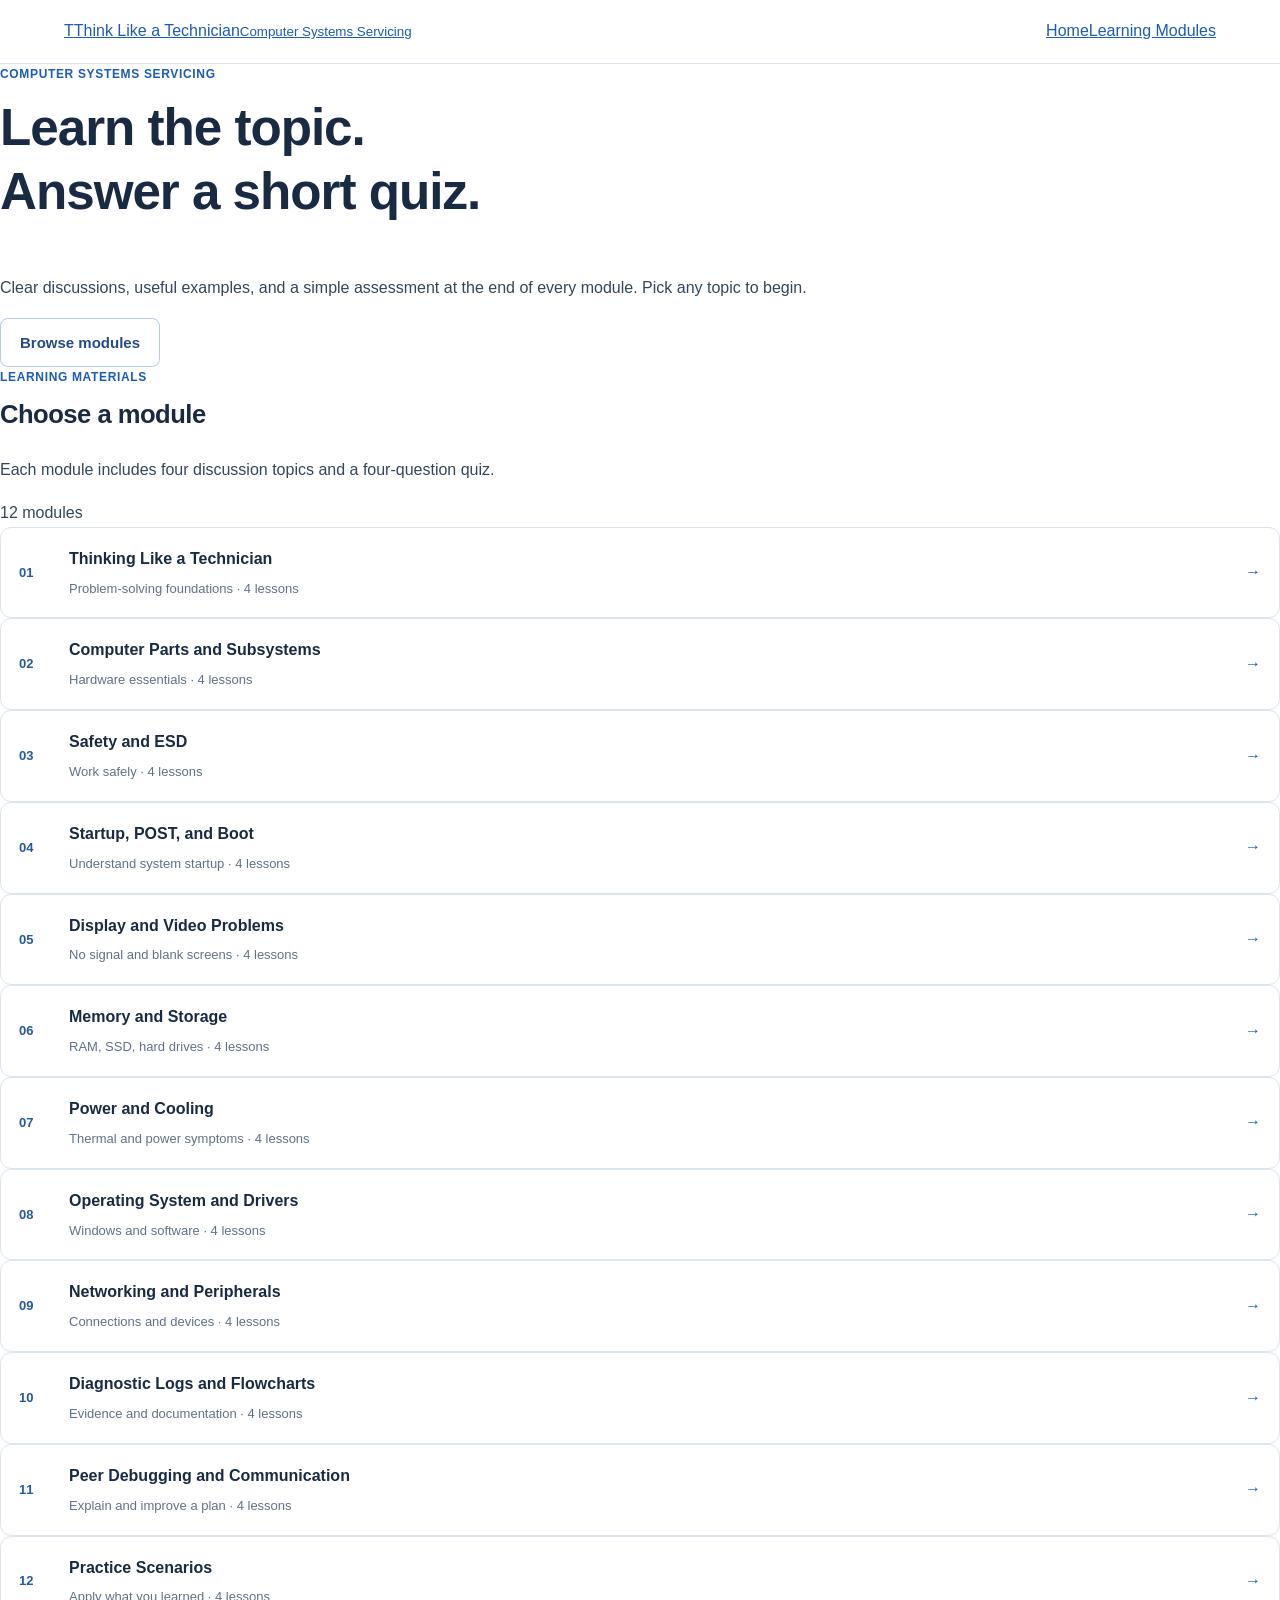
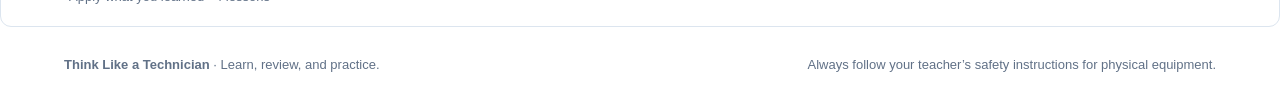
==== commit 1a6bfffd: "Simplify learning site to discussions and module quizzes: index.html" ====
--- a/index.html
+++ b/index.html
@@ -1,11 +1,35 @@
 <!doctype html>
-<html lang="en"><head><meta charset="utf-8"><meta name="viewport" content="width=device-width,initial-scale=1">
-<meta name="theme-color" content="#ffffff"><meta name="description" content="Learn computer troubleshooting with clear lessons, checklists, examples, and an interactive practice lab.">
-<title>Home | Think Like a Technician</title><link rel="stylesheet" href="styles.css"><script src="learn.js" defer></script><script src="home.js" defer></script></head><body>
-<a class="skip-link" href="#main">Skip to main content</a>
-<header class="site-header"><div class="header-inner"><a href="index.html" class="logo"><span class="logo-icon">T</span><span>Think Like a Technician<small>Computer troubleshooting made clear</small></span></a>
-<nav class="header-nav" aria-label="Main navigation"><a href="index.html" aria-current="page">Home</a><a href="learn.html" >Learning Modules</a><a href="lab.html" >Practice Lab</a><a href="reference.html" >Quick Reference</a></nav></div></header>
-<main id="main" class="main-wrap"><section class="welcome"><div class="eyebrow">LEARNING CENTER / COMPUTER SYSTEMS SERVICING</div><h1>Learn to troubleshoot,<br><span>one step at a time.</span></h1><p>Explore practical computer lessons, follow step-by-step examples, and apply what you learn in a guided diagnostic activity. Built for clear reading and easy navigation.</p><div class="welcome-actions"><a class="button primary" href="learn.html">Browse learning modules <span aria-hidden="true">→</span></a><a class="button secondary" href="lab.html">Open practice lab</a></div></section>
-<section class="section-block" aria-labelledby="start-title"><div class="section-heading"><div><div class="eyebrow">START HERE</div><h2 id="start-title">Choose how you want to learn</h2></div></div><div class="path-grid"><a class="path-row" href="learn.html"><span class="path-icon">01</span><span><strong>Read the modules</strong><small>12 organized modules covering safe diagnostic thinking, hardware, software, networking, and service documentation.</small></span><span aria-hidden="true">→</span></a><a class="path-row" href="lab.html"><span class="path-icon">02</span><span><strong>Try the practice lab</strong><small>Investigate a “No Signal” computer problem using five guided steps and simulated test results.</small></span><span aria-hidden="true">→</span></a><a class="path-row" href="reference.html"><span class="path-icon">03</span><span><strong>Use quick references</strong><small>Review a fault checklist, common symptoms, an easy-to-use glossary, and trusted learning links.</small></span><span aria-hidden="true">→</span></a></div></section>
-<section class="section-block" aria-labelledby="library-title"><div class="section-heading"><div><div class="eyebrow">COURSE LIBRARY</div><h2 id="library-title">Learning modules</h2><p>Each module includes short lessons, examples, vocabulary, and a knowledge check.</p></div><a class="text-link" href="learn.html">View all modules →</a></div><div class="catalog" id="home-catalog"></div></section>
-<section class="section-block info-strip"><div><strong>A useful habit:</strong> Identify the symptom, compare possible causes, choose a safe test, and record what happened.</div><a class="text-link" href="lab.html">Practice this workflow →</a></section></main><footer class="footer"><div class="footer-inner"><strong>Think Like a Technician</strong><span>Learn the steps. Check the evidence. Work safely.</span><span>Educational simulations only. Follow your instructor's safety procedures.</span></div></footer></body></html>+<html lang="en">
+<head>
+  <meta charset="utf-8">
+  <meta name="viewport" content="width=device-width, initial-scale=1">
+  <meta name="theme-color" content="#ffffff">
+  <meta name="description" content="Straightforward computer systems servicing discussions with a short quiz after every module.">
+  <title>Think Like a Technician | Home</title>
+  <link rel="stylesheet" href="styles.css">
+  <script src="learn.js" defer></script>
+  <script src="home.js" defer></script>
+</head>
+<body>
+  <a class="skip-link" href="#main">Skip to content</a>
+  <header class="site-header">
+    <div class="container header-inner">
+      <a class="brand" href="index.html"><span class="brand-mark" aria-hidden="true">T</span><span>Think Like a Technician<small>Computer Systems Servicing</small></span></a>
+      <nav class="main-nav" aria-label="Main navigation"><a href="index.html" aria-current="page">Home</a><a href="learn.html">Learning Modules</a></nav>
+    </div>
+  </header>
+  <main id="main" class="container">
+    <section class="hero" aria-labelledby="hero-title">
+      <p class="eyebrow">COMPUTER SYSTEMS SERVICING</p>
+      <h1 id="hero-title">Learn the topic.<br>Answer a short quiz.</h1>
+      <p class="hero-description">Clear discussions, useful examples, and a simple assessment at the end of every module. Pick any topic to begin.</p>
+      <a class="button button-primary" href="#modules">Browse modules</a>
+    </section>
+    <section id="modules" class="section" aria-labelledby="modules-title">
+      <div class="section-head"><div><p class="eyebrow">LEARNING MATERIALS</p><h2 id="modules-title">Choose a module</h2><p>Each module includes four discussion topics and a four-question quiz.</p></div><span class="counter" id="module-counter">12 modules</span></div>
+      <div id="home-catalog" class="module-grid" aria-live="polite"><p>Loading modules…</p></div>
+    </section>
+  </main>
+  <footer class="site-footer"><div class="container footer-inner"><span><strong>Think Like a Technician</strong> · Learn, review, and practice.</span><span>Always follow your teacher’s safety instructions for physical equipment.</span></div></footer>
+</body>
+</html>
--- a/styles.css
+++ b/styles.css
@@ -1,140 +1,115 @@
-:root{--bg:#0d1520;--bg2:#111d2b;--panel:#162433;--elev:#1b2b3b;--line:#314153;--text:#f2f6f9;--muted:#aebfc9;--faint:#8499a7;--accent:#bcf268;--accent2:#77cfab;--warn:#f3c583;--radius:18px;--shadow:0 24px 75px rgba(0,0,0,.18)}
-*{box-sizing:border-box}html{scroll-behavior:smooth}body{margin:0;background:var(--bg);color:var(--text);font-family:Inter,ui-sans-serif,system-ui,-apple-system,BlinkMacSystemFont,"Segoe UI",sans-serif;line-height:1.6}button,select,textarea{font:inherit}button,a,select,textarea{outline-offset:4px}a{color:inherit}button{cursor:pointer}button:disabled{cursor:not-allowed;opacity:.43}button:focus-visible,a:focus-visible,input:focus-visible,select:focus-visible,textarea:focus-visible{outline:3px solid var(--accent)}[hidden]{display:none!important}.shell{max-width:1260px;margin:auto;padding:0 32px}.skip-link{position:absolute;left:-9999px;top:12px;background:var(--accent);color:#101a25;padding:12px;z-index:999}.skip-link:focus{left:12px}.topbar{height:96px;display:flex;align-items:center;justify-content:space-between;border-bottom:1px solid #273544}.brand{display:flex;align-items:center;gap:12px;text-decoration:none;letter-spacing:.09em}.brand-symbol{height:44px;width:44px;border:2px solid var(--accent);border-radius:11px;display:grid;place-items:center;font-size:25px;font-weight:850;letter-spacing:-.12em;color:var(--accent);padding-right:6px}.brand-dot{color:#fff}.brand strong{display:block;font-size:12px;letter-spacing:.14em}.brand small{display:block;color:var(--faint);font-size:11px;letter-spacing:.11em;margin-top:1px}.top-pill{font-weight:800;letter-spacing:.12em;border:1px solid #39513e;background:#1a3028;border-radius:999px;padding:9px 15px;font-size:10px;color:#d5f8b3;white-space:nowrap}.pulse-dot{display:inline-block;width:7px;height:7px;border-radius:50%;background:var(--accent);margin-right:7px}.hero{display:grid;grid-template-columns:1.14fr .86fr;gap:70px;align-items:center;padding:77px 0 78px}.eyebrow{font-size:11px;font-weight:850;letter-spacing:.17em;color:var(--accent);display:flex;align-items:center;gap:12px}.eyebrow-line{width:29px;height:2px;background:var(--accent)}h1,h2,h3,h4,p{margin-top:0}h1{font-size:clamp(47px,5.2vw,78px);line-height:1.06;letter-spacing:-.063em;font-weight:840;margin:21px 0 24px}h1 em{font-style:normal;color:var(--accent)}.hero-copy>p{font-size:17px;max-width:500px;color:var(--muted);line-height:1.83}.hero-actions{display:flex;align-items:center;gap:23px;flex-wrap:wrap;margin-top:35px}.primary-link,.btn-primary{background:var(--accent);color:#132018;font-weight:850;border:1px solid var(--accent);text-decoration:none;border-radius:10px;padding:14px 21px;display:inline-flex;gap:19px;align-items:center;justify-content:center}.primary-link:hover,.btn-primary:not(:disabled):hover{background:#d4ff90}.hero-note{font-size:12px;color:var(--faint)}.terminal{border-radius:20px;background:linear-gradient(135deg,#213143,#111f2e);border:1px solid #3b4a58;box-shadow:var(--shadow);overflow:hidden;transform:rotate(1deg)}.terminal-bar{height:43px;background:#1c2a39;border-bottom:1px solid #3b4a58;display:flex;align-items:center;justify-content:space-between;padding:0 17px;color:#9eb3bf;font-size:9px;letter-spacing:.16em;font-weight:750}.dots{display:flex;gap:5px}.dots i{display:block;width:8px;height:8px;background:#6e8592;border-radius:50%}.dots i:first-child{background:#ed856f}.dots i:nth-child(2){background:#d1b66b}.terminal-content{padding:24px 29px 19px}.terminal-prompt{font-family:ui-monospace,monospace;color:var(--accent2);font-size:12px}.monitor-illustration{height:214px;display:flex;align-items:center;justify-content:center;flex-direction:column;margin:12px 0}.screen{width:235px;height:154px;border:9px solid #06111c;border-radius:12px;background:radial-gradient(ellipse at center,#203446,#081420 80%);box-shadow:0 0 0 2px #4c6170;display:flex;flex-direction:column;align-items:center;justify-content:center;gap:9px}.screen-icon{height:27px;width:27px;border:2px solid var(--warn);color:var(--warn);border-radius:50%;display:grid;place-items:center;font-weight:700}.screen span{color:#c9d7de;font-family:ui-monospace,monospace;font-size:13px;letter-spacing:.12em}.stand{width:90px;height:23px;border-bottom:7px solid #324657;position:relative}.stand:before{content:"";width:9px;height:17px;position:absolute;left:calc(50% - 4px);background:#324657}.terminal-details{display:grid;grid-template-columns:repeat(3,1fr);border-top:1px solid #394b5b;padding-top:15px;gap:8px}.terminal-details div{display:flex;flex-direction:column;gap:4px}.terminal-details span{font-size:10px;letter-spacing:.12em;color:var(--faint)}.terminal-details strong{font-family:ui-monospace,monospace;font-size:12px}.ok{color:var(--accent2)}.bad{color:#f3a18a}.pending{color:var(--warn)}.terminal-cursor{color:var(--accent);font-size:20px}.ct-strip{display:grid;grid-template-columns:1.2fr repeat(4,1fr);gap:15px;border-top:1px solid #334456;border-bottom:1px solid #334456;padding:27px 0;align-items:center}.strip-heading span{display:block;font-size:10px;letter-spacing:.15em;color:var(--faint);font-weight:800}.strip-heading strong{font-size:17px}.skill{font-size:12px;font-weight:750;display:flex;gap:10px;align-items:center}.skill-num{color:var(--accent);font-size:11px;font-family:ui-monospace,monospace}.workspace{padding:91px 0 93px;scroll-margin-top:20px}.workspace-heading{display:flex;justify-content:space-between;gap:20px;align-items:center;margin-bottom:29px}.eyebrow-small{font-size:10px}.workspace h2,.about-demo h2{font-size:clamp(29px,3vw,40px);letter-spacing:-.045em;line-height:1.18;margin:11px 0}.workspace-heading p{color:var(--muted);font-size:14px;margin:7px 0 0}.text-button{border:0;background:none;color:var(--accent);font-size:13px;font-weight:750;white-space:nowrap}.text-button:hover{text-decoration:underline}.steps{display:grid;grid-template-columns:repeat(5,1fr);gap:8px}.step{min-height:80px;background:#172432;border:1px solid #314253;color:var(--muted);border-radius:12px;display:flex;text-align:left;align-items:center;padding:13px 12px;gap:10px;transition:background .15s,border-color .15s}.step:hover{border-color:#66847a}.step.active{background:#244135;color:#f4fff3;border-color:#7eb668}.step.complete:not(.active){border-color:#55715d}.step-index{background:#283747;border-radius:7px;display:grid;place-items:center;flex:0 0 29px;height:29px;color:var(--accent);font-size:13px;font-weight:800}.step.active .step-index{background:var(--accent);color:#14251a}.step-text strong{display:block;font-size:11px;line-height:1.3}.step-text small{display:block;color:var(--faint);font-size:10px;margin-top:3px}.step.active .step-text small{color:#cce7cc}.progress-rail{height:4px;border-radius:4px;background:#233444;margin:18px 0 22px;overflow:hidden}.progress-rail>div{height:100%;background:var(--accent);width:0;transition:width .25s}.panel{background:var(--panel);border:1px solid #324356;border-radius:18px;padding:34px 42px 30px;box-shadow:var(--shadow)}.panel-head{display:flex;justify-content:space-between;gap:14px;align-items:center;margin-bottom:23px}.stage-label{font-family:ui-monospace,monospace;font-size:11px;color:var(--accent);font-weight:800;letter-spacing:.1em}.ct-tag{font-size:10px;border:1px solid #456052;border-radius:999px;padding:5px 11px;color:#b8eac0;letter-spacing:.08em;font-weight:800}.panel h3{font-size:clamp(24px,2.7vw,35px);letter-spacing:-.04em;margin:0 0 13px;line-height:1.16}.panel-lead{max-width:780px;color:#bbcad4;font-size:15px;line-height:1.8;margin-bottom:27px}.panel-lead strong{color:#fff}.evidence-grid{display:grid;grid-template-columns:repeat(3,1fr);gap:12px;margin:27px 0 30px}.evidence{border:1px solid #3a4c5c;background:#1c2c3b;border-radius:12px;display:flex;gap:11px;align-items:flex-start;padding:17px}.evidence-icon{width:28px;height:28px;flex:0 0 28px;display:grid;place-items:center;color:var(--accent);background:#2b4239;border-radius:7px}.evidence strong,.evidence small{display:block}.evidence strong{font-size:13px;line-height:1.4}.evidence small{font-size:11px;color:var(--muted);line-height:1.5;margin-top:5px}.form-field{border:0;padding:0;margin:0}.form-field legend{font-size:15px;font-weight:800;margin-bottom:15px}.option-row{display:flex;gap:10px;flex-wrap:wrap}.option{position:relative}.option input{position:absolute;opacity:0;pointer-events:none}.option span{display:block;border:1px solid #4b5e6c;background:#1e3040;border-radius:9px;padding:12px 16px;font-weight:650;font-size:13px;cursor:pointer}.option:hover span{border-color:#91b57e}.option input:checked+span{border-color:var(--accent);background:#334d36;color:#d8ffb0}.option input:focus-visible+span{outline:3px solid var(--accent)}.feedback{min-height:0;font-size:13px;line-height:1.6;margin-top:12px}.feedback:not(:empty){padding:12px 14px;background:#203c32;border-left:3px solid var(--accent);border-radius:5px;color:#e2f4e1}.feedback.error:not(:empty){background:#47302e;border-color:#f2a391;color:#ffdfd2}.panel-footer{margin-top:33px;border-top:1px solid #354655;padding-top:22px;display:flex;align-items:center;justify-content:space-between;gap:15px}.footer-help{font-size:12px;color:var(--faint)}.btn{border-radius:9px;border:1px solid #5a7180;padding:11px 15px;font-size:13px;font-weight:750;display:inline-flex;align-items:center;justify-content:center;gap:10px;white-space:nowrap}.btn-muted{color:#b8c9d3;background:#233444}.btn-muted:hover{background:#2e4254}.btn-outline{background:transparent;color:var(--accent);border-color:#7ca16b}.btn-outline:hover{background:#223e35}.ct-card{display:flex;gap:16px;border:1px solid #354a58;border-radius:12px;padding:19px;margin-bottom:13px;background:#1b2b3a}.ct-icon{color:var(--accent);background:#304737;border-radius:8px;flex:0 0 34px;height:34px;display:grid;place-items:center;font-family:ui-monospace,monospace;font-size:12px;font-weight:800}.ct-content{flex:1;min-width:0}.ct-content h4{font-size:16px;margin:1px 0 12px}.ct-content h4 span{font-size:12px;color:var(--faint);font-weight:500;margin-left:5px}.ct-content label{display:block;font-size:12px;color:#c2d1da;font-weight:650;margin-bottom:7px}.ct-content select,.ct-content textarea,.reflection textarea{display:block;width:100%;border:1px solid #516273;background:#111e2c;color:var(--text);padding:11px 13px;border-radius:8px;font-size:13px}.ct-content select{max-width:550px}.ct-content textarea{resize:vertical}.ct-content textarea::placeholder,.reflection textarea::placeholder{color:#8397a5}.inline-help{font-size:12px;color:var(--muted);margin-bottom:12px}.test-options{display:flex;gap:8px;flex-wrap:wrap}.choice{font-size:12px;color:#e2ebf2;background:#2a3e4e;border:1px solid #4e6573;border-radius:8px;padding:9px 11px}.choice:hover{border-color:var(--accent)}.choice:disabled{opacity:.38}.algorithm-list{margin:12px 0 0;padding-left:25px;font-size:13px}.algorithm-list li{padding:4px}.algorithm-list button{background:none;border:0;text-align:left;color:#e6f5e9;text-decoration:underline;text-decoration-color:#57765e;padding:2px}.algorithm-list .empty-row{color:var(--faint);list-style:none;margin-left:-20px}.safety-block{background:#2b302a;border:1px solid #7d7052;border-radius:12px;margin-top:18px;padding:18px 22px}.safety-head{display:flex;align-items:center;gap:12px;margin-bottom:13px}.safety-symbol{width:28px;height:28px;border-radius:50%;color:#1d211d;background:var(--warn);font-weight:900;display:grid;place-items:center}.safety-head strong,.safety-head small{display:block}.safety-head small{font-size:11px;color:#d9cdb7}.check-line{display:flex;align-items:flex-start;gap:10px;font-size:13px;color:#e0e9ee;line-height:1.6;margin:10px 0;cursor:pointer}.check-line input{accent-color:var(--accent);width:17px;height:17px;flex:0 0 17px;margin:3px 0 0}.test-grid{display:grid;grid-template-columns:repeat(2,1fr);gap:12px}.test-tile{position:relative;text-align:left;padding:19px;background:#1d2f3e;color:#eaf1f5;border:1px solid #435968;border-radius:12px;min-height:137px}.test-tile:hover{border-color:var(--accent);background:#294039}.test-tile.used{border-color:#6f9764}.tile-number{display:block;font-size:10px;letter-spacing:.1em;color:var(--accent);margin-bottom:9px;font-weight:800}.test-tile strong,.test-tile small{display:block}.test-tile strong{font-size:15px}.test-tile small{font-size:12px;color:#b8c8d1;margin-top:4px;padding-right:15px}.tile-arrow{position:absolute;right:16px;top:15px;color:var(--accent)}.result-box{border:1px solid #637e62;background:#20392f;border-radius:12px;margin:17px 0;padding:17px}.result-overline{font-size:10px;letter-spacing:.1em;color:var(--accent);font-weight:800}.result-box p{font-size:13px;margin:8px 0 0;color:#e4f0e4}.log-heading{display:flex;align-items:center;justify-content:space-between;margin-bottom:8px}.log-heading h4{margin:6px 0;font-size:17px}.log-heading span{color:var(--faint);font-size:11px}.log-list{border:1px solid #3b4e5d;border-radius:10px;overflow:hidden}.empty-state{padding:16px;color:var(--faint);font-size:13px}.log-entry{padding:14px 16px;border-bottom:1px solid #3b4e5d}.log-entry:last-child{border-bottom:0}.log-entry strong{font-size:13px}.log-entry small{display:block;font-size:12px;color:var(--muted);margin-top:4px}.peer-quote{background:#223342;border-left:4px solid var(--accent);padding:24px 26px;margin:5px 0 23px;color:#e6eff3;font-size:16px;line-height:1.8;border-radius:0 11px 11px 0}.peer-quote span{display:block;font-size:12px;color:var(--faint);font-weight:700;margin-top:12px}.peer-choices{display:grid;gap:9px}.peer-choices .check-line{background:#1f2f3e;padding:13px;border:1px solid #405465;border-radius:9px;margin:0}.peer-choices+.btn{margin-top:18px}.small-light{font-weight:400;font-size:12px;color:var(--faint)}.reveal-top{display:flex;gap:20px;align-items:flex-start;margin-bottom:25px}.reveal-icon{height:56px;width:56px;border:2px solid var(--accent);border-radius:50%;display:grid;place-items:center;color:var(--accent);font-size:28px;font-weight:800;flex:0 0 56px}.reveal-kicker{font-size:11px;color:var(--accent);letter-spacing:.1em;font-weight:800}.reveal-top h3{margin:5px 0 9px}.reveal-top p{max-width:740px;font-size:14px;color:var(--muted);line-height:1.8}.comparison{display:grid;grid-template-columns:1fr 1fr;gap:12px;margin:15px 0}.comparison>div{padding:19px;border:1px solid #425765;background:#1c2e3d;border-radius:12px}.comparison span{display:block;font-size:10px;letter-spacing:.1em;color:var(--faint);font-weight:800;margin-bottom:7px}.comparison strong{font-size:14px}.reflection{margin-top:27px}.reflection label{display:block;font-weight:800;margin-bottom:10px}.reflection textarea{resize:vertical}.ct-recap{border-top:1px solid #344755;margin-top:22px;padding-top:16px}.ct-recap h4{font-size:14px}.recap-items{display:flex;flex-wrap:wrap;gap:8px}.recap-items span{padding:6px 11px;background:#2c4235;border:1px solid #4b765c;border-radius:999px;font-size:12px;color:#deedda}.disclaimer{border-left:3px solid var(--warn);background:#343126;color:#e5d9be;padding:15px;margin-top:24px;font-size:12px;border-radius:5px}.footer-buttons{display:flex;gap:9px;flex-wrap:wrap}.about-demo{border-top:1px solid #334657;display:grid;grid-template-columns:1fr .68fr;gap:70px;align-items:center;padding:64px 0 78px}.about-demo p{color:var(--muted);max-width:650px;font-size:14px;line-height:1.85}.about-details{display:grid;grid-template-columns:repeat(3,1fr);gap:10px}.about-details div{border-left:1px solid #4d6872;padding-left:16px}.about-details strong{font-size:34px;color:var(--accent);font-weight:850;letter-spacing:-.04em;display:block}.about-details span{color:var(--muted);font-size:11px}.site-footer{border-top:1px solid #2c3e4c;padding:24px 0 35px;display:flex;justify-content:space-between;gap:15px;color:var(--faint);font-size:11px;letter-spacing:.04em}.site-footer>span:first-child{font-weight:800;color:#c5d2da}.site-footer>span:first-child span{color:var(--accent)}
-@media(max-width:1050px){.hero{gap:36px}.ct-strip{grid-template-columns:repeat(4,1fr)}.strip-heading{grid-column:1/-1}.steps{gap:5px}.step{padding:10px 8px}.step-text strong{font-size:10px}.step-index{flex-basis:24px;height:24px}.evidence-grid{grid-template-columns:1fr 1fr}}
-@media(max-width:730px){.shell{padding:0 17px}.topbar{height:78px}.brand strong{font-size:10px}.brand small{font-size:9px}.top-pill{font-size:8px;padding:7px 9px}.hero{grid-template-columns:1fr;padding:48px 0 54px;gap:30px}.hero h1{font-size:48px}.terminal{max-width:480px;transform:none}.ct-strip{grid-template-columns:1fr 1fr;gap:14px}.workspace{padding:56px 0 64px}.workspace-heading{align-items:flex-start}.steps{display:flex;overflow-x:auto;padding-bottom:6px;scroll-snap-type:x mandatory}.step{min-width:155px;flex:0 0 155px;scroll-snap-align:start}.panel{padding:24px 18px}.panel-head{align-items:flex-start}.panel-lead{font-size:14px}.evidence-grid{grid-template-columns:1fr}.ct-card{padding:13px;gap:10px}.ct-content h4 span{display:block;margin-left:0}.test-grid{grid-template-columns:1fr}.comparison{grid-template-columns:1fr}.panel-footer{flex-wrap:wrap}.panel-footer .btn-primary{margin-left:auto}.about-demo{grid-template-columns:1fr;gap:20px}.site-footer{flex-direction:column}.footer-buttons{width:100%;justify-content:flex-end}}
-@media(max-width:430px){.top-pill{display:none}.panel-head{flex-wrap:wrap}.workspace-heading{flex-wrap:wrap}.ct-strip{grid-template-columns:1fr 1fr}.ct-strip .skill{font-size:11px}.option-row{display:grid}.terminal-content{padding:21px 15px}.reveal-top{gap:11px}.reveal-icon{height:36px;width:36px;flex-basis:36px;font-size:20px}}
-@media(prefers-reduced-motion:reduce){html{scroll-behavior:auto}*{transition:none!important}}
-
-
-/* Light, accessible proposal-demo redesign — October 2026 */
-:root{--bg:#ffffff;--bg2:#f8fafc;--panel:#ffffff;--elev:#f6f9fd;--line:#d7e0eb;--text:#172334;--muted:#43546a;--faint:#56687b;--accent:#1b56a5;--accent2:#157e70;--warn:#a96612;--shadow:0 8px 28px rgba(28,47,77,.06)}
-body{background:#fff;color:var(--text);font-family:Arial,"Segoe UI",system-ui,sans-serif;font-size:16px;line-height:1.65}
-.shell{max-width:1200px}
-.topbar{min-height:82px;height:auto;padding:16px 0;gap:20px;border-bottom:1px solid var(--line);flex-wrap:wrap}
-.brand{letter-spacing:0;gap:12px}
-.brand strong{font-size:15px;letter-spacing:.015em;color:#172334}
-.brand small{font-size:12px;letter-spacing:0;color:#526477}
-.brand-symbol{border-color:#1b56a5;background:#eef4fd;color:#1b56a5}
-.brand-dot{color:#1b56a5}
-.main-nav{display:flex;gap:7px;align-items:center;flex-wrap:wrap;margin-left:auto}
-.main-nav a{text-decoration:none;font-size:14px;font-weight:700;padding:9px 14px;color:#34465c;border-radius:9px}
-.main-nav a:hover,.main-nav a:focus-visible{background:#eef4fd;color:#144a95}
-.top-pill{font-size:11px;letter-spacing:.02em;border:1px solid #d4e1f3;background:#f0f6ff;color:#195091;padding:7px 11px}
-.pulse-dot{background:#1b56a5}
-.hero{padding:62px 0 62px;gap:44px}
-h1{font-size:clamp(42px,5vw,69px);letter-spacing:-.045em}
-h1 em{color:#1755a6}
-.hero-copy>p{font-size:18px;color:#47566a;line-height:1.7}
-.eyebrow,.stage-label,.reveal-kicker{color:#20569c;letter-spacing:.045em;font-size:13px}
-.eyebrow-line{background:#1b56a5}
-.primary-link,.btn-primary{background:#1c56a3;color:#fff;border-color:#1c56a3;font-weight:700}
-.primary-link:hover,.btn-primary:not(:disabled):hover{background:#153e77;color:#fff}
-.hero-note{font-size:13px;color:#526477}
-.terminal{transform:none;background:#f7f9fc;border:1px solid #d9e2ed;box-shadow:0 8px 24px rgba(20,40,60,.07)}
-.terminal-bar{background:#eef2f7;color:#405469;border-color:#d9e2ed;font-size:11px}
-.terminal-prompt{color:#245e9f}
-.terminal-content{background:#f9fbff}
-.terminal-details{border-color:#dbe4ee}
-.terminal-details span{color:#526477}
-.terminal-details strong{color:#24384d}
-.terminal-details .ok{color:#116d58}
-.terminal-details .bad{color:#ac3937}
-.terminal-details .pending{color:#85540f}
-.terminal-cursor{color:#1b56a5}
-.ct-strip{border-color:#dbe3ee;gap:12px}
-.strip-heading span{font-size:12px;color:#526477}
-.strip-heading strong{font-size:18px}
-.skill{font-size:14px}
-.skill-num{color:#1959a6;font-size:13px}
-.workspace{padding:66px 0 70px}
-.workspace h2,.about-demo h2{letter-spacing:-.03em}
-.workspace-heading p{font-size:16px;color:#46566a}
-.text-button{color:#1c56a3;font-size:14px}
-.steps{gap:8px}
-.step{background:#f8fafc;color:#26374b;border:1px solid #d5dfeb;border-radius:12px;padding:14px;min-height:93px}
-.step:hover{border-color:#7c9fc9;background:#f2f6fb}
-.step.active{background:#eaf2ff;color:#123f7b;border:2px solid #2967b3}
-.step.complete:not(.active){border-color:#98b6d8;background:#f6faff}
-.step-index{background:#e7eef7;color:#1b56a5;font-size:14px}
-.step.active .step-index{background:#1b56a5;color:#fff}
-.step-text strong{font-size:13px;line-height:1.45}
-.step-text small,.step.active .step-text small{font-size:12px;color:#56677b}
-.progress-rail{height:6px;background:#e7edf6}
-.progress-rail>div{background:#1b56a5}
-.panel{background:#fff;border:1px solid #d9e2eb;box-shadow:0 9px 26px rgba(25,49,75,.055);padding:34px 38px}
-.panel-head{margin-bottom:18px}
-.ct-tag{border:1px solid #cbdcf1;color:#20559a;background:#f3f7fd;font-size:11px;letter-spacing:0}
-.panel h3{letter-spacing:-.025em}
-.panel-lead{color:#45566b;font-size:16px;line-height:1.7}
-.panel-lead strong{color:#1a2f46}
-.evidence,.ct-card{background:#f8fafc;border:1px solid #dbe4ef}
-.evidence-icon,.ct-icon{background:#e8f1ff;color:#1a57a2}
-.evidence strong{font-size:15px}
-.evidence small{font-size:13px;color:#4b5c70}
-.form-field legend{font-size:16px}
-.option span{background:#fff;border:1px solid #bfcddd;color:#26364a;font-size:15px}
-.option:hover span{border-color:#1b56a5}
-.option input:checked+span{background:#eaf3ff;border-color:#1b56a5;color:#194c8c}
-.feedback{font-size:14px}
-.feedback:not(:empty){background:#eef7f3;color:#1b5747;border-color:#1b8063}
-.feedback.error:not(:empty){background:#fff2f0;color:#8d2d24;border-color:#c65046}
-.panel-footer{border-color:#dbe3ec}
-.footer-help{font-size:13px;color:#53657a}
-.btn{font-size:14px;border-color:#b9cbe1}
-.btn-muted{background:#f3f6fa;color:#30465e}
-.btn-muted:hover{background:#e7edf5}
-.btn-outline{color:#194f91;border-color:#9ab5d7;background:#fff}
-.btn-outline:hover{background:#eef5ff}
-.ct-content h4{font-size:18px;color:#243348}
-.ct-content h4 span{font-size:13px;color:#53667a}
-.ct-content label{font-size:14px;color:#374b61}
-.ct-content select,.ct-content textarea,.reflection textarea{background:#fff;color:#172334;border:1px solid #b4c2d2;font-size:15px;min-height:45px}
-.ct-content textarea::placeholder,.reflection textarea::placeholder{color:#627387}
-.inline-help{font-size:14px;color:#526478}
-.choice{background:#fff;color:#263950;border-color:#bdcadb;font-size:14px}
-.choice:hover{background:#edf5ff;border-color:#1b56a5}
-.algorithm-list{font-size:15px}
-.algorithm-list button{color:#174a88;text-decoration-color:#97b8dd}
-.algorithm-list .empty-row{color:#536579}
-.safety-block{background:#fffaf0;border:1px solid #e6d6b6}
-.safety-head small{font-size:13px;color:#694f24}
-.safety-symbol{background:#f3d28f;color:#513800}
-.check-line{color:#27384b;font-size:15px}
-.check-line input{accent-color:#1b56a5}
-.test-tile{background:#fff;color:#25374b;border-color:#cad5e1}
-.test-tile:hover{background:#f0f6ff;border-color:#1b56a5}
-.test-tile.used{background:#eef7f4;border-color:#55a58e}
-.tile-number,.tile-arrow{color:#1b56a5}
-.test-tile strong{font-size:16px}
-.test-tile small{font-size:14px;color:#52657a}
-.result-box{background:#f1f8ff;border-color:#b3cee9}
-.result-overline{color:#1b56a5;font-size:12px}
-.result-box p{font-size:15px;color:#2a435c}
-.log-list{border-color:#d3deea}
-.log-entry{border-color:#dbe4ed}
-.log-entry strong{font-size:15px}
-.log-entry small{font-size:14px;color:#52667a}
-.log-heading span,.empty-state{font-size:14px;color:#526477}
-.peer-quote{background:#f5f8fc;color:#25364a;border-color:#1b56a5;font-size:17px}
-.peer-quote span{font-size:13px;color:#596d80}
-.peer-choices .check-line{background:#f8fafc;border-color:#d8e1ec}
-.small-light{font-size:14px;color:#526477}
-.reveal-icon{border-color:#1b8063;color:#1b8063}
-.reveal-top p{color:#48596e;font-size:16px}
-.comparison>div{background:#f8fafc;border-color:#d8e3ec}
-.comparison span{color:#536479;font-size:12px}
-.comparison strong{font-size:16px}
-.recap-items span{background:#eef6ff;border-color:#b5d0ee;color:#1b4a82;font-size:14px}
-.ct-recap{border-color:#dbe4ec}
-.disclaimer{background:#fff8e8;color:#705223;font-size:14px}
-.about-demo{border-color:#dce4ed}
-.about-demo p{font-size:16px;color:#4a5c6f}
-.about-details div{border-color:#c5d6e7}
-.about-details strong{color:#1956a5}
-.about-details span{font-size:13px}
-.site-footer{border-color:#dce3ec;color:#56687c;font-size:13px}
-.site-footer>span:first-child{color:#26394d}
-.site-footer>span:first-child span{color:#1b56a5}
-@media(max-width:950px){.topbar{justify-content:space-between}.main-nav{order:3;flex-basis:100%;justify-content:center;margin:0;border-top:1px solid #e3e9f1;padding-top:10px}.top-pill{margin-left:auto}.steps{display:grid;grid-template-columns:repeat(3,minmax(0,1fr))}.step{min-width:0}}
-@media(max-width:730px){.shell{padding:0 18px}.topbar{padding:14px 0}.brand strong{font-size:13px}.brand small{font-size:12px}.top-pill{font-size:10px}.main-nav{gap:2px}.main-nav a{padding:10px 12px;font-size:14px}.hero{padding:42px 0}.hero h1{font-size:clamp(39px,9vw,54px)}.hero-copy>p{font-size:17px}.steps{display:grid;grid-template-columns:repeat(2,minmax(0,1fr));overflow:visible}.step{min-width:0;min-height:78px;flex:auto;padding:10px}.step-text strong{font-size:13px}.step-text small{font-size:12px}.panel{padding:24px 18px}.panel-lead{font-size:16px}.evidence-grid{grid-template-columns:1fr}.test-grid{grid-template-columns:1fr}.about-demo{grid-template-columns:1fr}}
-@media(max-width:430px){.steps{grid-template-columns:1fr}.brand strong{font-size:12px}.top-pill{display:none}.step{min-height:62px}.option-row{display:grid}.panel-head{gap:8px}.main-nav{justify-content:space-around}}
+:root{--ink:#192b42;--text:#34465b;--muted:#617187;--line:#dce5ef;--blue:#1b5cb4;--blue-2:#eef5ff;--paper:#fff;--off:#f6f9fc;--green:#176a52;--good:#e9f6ef;--gold:#a45c16;--radius:12px}
+*{box-sizing:border-box}
+html{scroll-behavior:smooth}
+body{margin:0;font:16px/1.68 Arial,"Segoe UI",system-ui,sans-serif;background:#fff;color:var(--text)}
+h1,h2,h3,h4,p{margin:0 0 1em}
+h1,h2,h3,h4{color:var(--ink);line-height:1.25;letter-spacing:-.02em}
+h1{font-size:clamp(2.15rem,4vw,3.3rem)}h2{font-size:1.6rem}h3{font-size:1.3rem}h4{font-size:1.1rem}
+a{color:var(--blue)}a:hover{text-decoration:underline}
+button,input,textarea,select{font:inherit}
+button{cursor:pointer}button:disabled{cursor:not-allowed;opacity:.5}
+:focus-visible{outline:3px solid #77a9ef;outline-offset:3px}
+[hidden]{display:none!important}
+.visually-hidden{position:absolute;clip:rect(0 0 0 0);width:1px;height:1px;overflow:hidden;white-space:nowrap}
+.skip-link{position:absolute;left:-10000px;top:8px;padding:8px 14px;background:#fff;border:2px solid var(--blue);z-index:100}
+.skip-link:focus{left:8px}
+.site-header{background:#fff;border-bottom:1px solid var(--line);position:relative;z-index:2}
+.header-inner{max-width:1200px;padding:18px 24px;margin:auto;display:flex;align-items:center;justify-content:space-between;gap:25px}
+.logo{display:flex;align-items:center;gap:12px;text-decoration:none;color:var(--ink);font-size:17px;font-weight:800;line-height:1.2;white-space:nowrap}
+.logo:hover{text-decoration:none}.logo small{display:block;margin-top:5px;color:var(--muted);font-size:12px;font-weight:400}
+.logo-icon{width:43px;height:43px;display:grid;place-items:center;border-radius:11px;background:#e9f2ff;color:var(--blue);font-size:23px;font-weight:800}
+.header-nav{display:flex;gap:6px;align-items:center;flex-wrap:wrap}
+.header-nav a{text-decoration:none;color:#42536a;font-size:14px;font-weight:700;padding:9px 13px;border-radius:8px;white-space:nowrap}
+.header-nav a:hover,.header-nav a[aria-current]{background:#eef5ff;color:#174f99;text-decoration:none}
+.main-wrap{max-width:1200px;margin:auto;padding:0 24px;min-height:65vh}
+.footer{border-top:1px solid var(--line);margin-top:75px;background:#fafbfd}
+.footer-inner{max-width:1200px;margin:auto;padding:27px 24px;display:flex;flex-wrap:wrap;gap:10px 25px;justify-content:space-between;font-size:13px;color:var(--muted)}
+.footer strong{color:var(--ink)}
+.eyebrow{font-size:12px;color:var(--blue);font-weight:800;letter-spacing:.055em;text-transform:uppercase}
+.button{min-height:46px;padding:11px 19px;display:inline-flex;gap:10px;align-items:center;justify-content:center;text-decoration:none;border-radius:8px;font-size:15px;font-weight:700;border:1px solid #b7cade;background:white;color:#234c82;cursor:pointer}
+.button:hover{text-decoration:none;background:#f0f6ff}
+.button.primary{background:var(--blue);color:white;border-color:var(--blue)}.button.primary:hover{background:#14488f;color:white}
+.button.secondary{background:white;color:#234c82}.text-link{font-size:14px;font-weight:700;text-decoration:none}.text-link:hover{text-decoration:underline}
+.welcome{margin:52px 0 55px;padding:55px 50px;border:1px solid var(--line);border-radius:14px;background:#fff;max-width:1080px;border-left:6px solid #2f6bb4}
+.welcome h1{margin:14px 0 18px;max-width:760px}.welcome h1 span{color:var(--blue)}
+.welcome p{max-width:700px;font-size:18px;color:#536378;line-height:1.75}
+.welcome-actions{display:flex;flex-wrap:wrap;gap:10px;margin-top:26px}
+.section-block{margin:52px 0 65px}.section-heading{display:flex;align-items:end;justify-content:space-between;gap:16px;margin-bottom:22px}
+.section-heading h2{margin:7px 0}.section-heading p{font-size:15px;color:var(--muted);margin:4px 0 0}
+.path-grid{border:1px solid var(--line);border-radius:12px;overflow:hidden}
+.path-row{display:grid;grid-template-columns:55px minmax(0,1fr) 20px;gap:14px;align-items:center;padding:22px 23px;text-decoration:none;color:var(--ink);border-bottom:1px solid var(--line)}
+.path-row:last-child{border-bottom:0}.path-row:hover{background:#f7faff;text-decoration:none}
+.path-row strong{display:block;font-size:18px}.path-row small{display:block;font-size:15px;color:#607085;line-height:1.6;margin-top:2px}
+.path-icon{display:grid;place-items:center;width:49px;height:49px;border-radius:10px;background:var(--blue-2);color:var(--blue);font-weight:800}
+.catalog{display:grid;grid-template-columns:repeat(2,minmax(0,1fr));gap:12px}
+.catalog-item{border:1px solid var(--line);border-radius:11px;padding:18px;display:grid;grid-template-columns:36px minmax(0,1fr) 16px;gap:14px;align-items:center;text-decoration:none;color:var(--ink)}
+.catalog-item:hover{border-color:#82a8d7;background:#f8fbff;text-decoration:none}
+.catalog-number{font-size:13px;font-weight:800;color:#245b9b}.catalog-item strong{display:block;font-size:16px}.catalog-item small{display:block;font-size:13px;color:var(--muted);margin-top:5px}
+.catalog-arrow{color:var(--blue)}
+.info-strip{padding:22px 25px;background:#f6f9fd;border:1px solid var(--line);border-radius:10px;display:flex;justify-content:space-between;gap:15px;align-items:center}
+.info-strip strong{color:var(--ink)}
+/* Reader is a textbook-like split view, separate from the activity flow */
+.reading-layout{display:grid;grid-template-columns:295px minmax(0,1fr);gap:33px;align-items:start;margin:32px 0 80px}
+.lesson-sidebar{border:1px solid var(--line);background:#fff;border-radius:12px;padding:19px 14px;max-height:calc(100vh - 28px);overflow:auto;position:sticky;top:14px}
+.sidebar-header{padding:6px 11px 13px}.sidebar-header h2{font-size:21px;margin:5px 0 7px}.sidebar-header p{color:var(--muted);margin:0;font-size:13px}
+.search{width:100%;height:42px;padding:10px 12px;border-radius:8px;border:1px solid #bfcede;background:white;color:var(--ink);font-size:14px}
+.module-group{margin-top:22px;border-top:1px solid #e9edf4;padding-top:15px}.module-group-title{padding:0 8px 9px;font-size:12px;font-weight:800;line-height:1.5;color:#485d76;text-transform:uppercase;letter-spacing:.02em}
+.lesson-link{width:100%;border:0;background:none;display:flex;align-items:start;justify-content:space-between;gap:8px;text-align:left;color:#48596d;padding:10px 11px;font-size:14px;border-radius:7px;line-height:1.4}
+.lesson-link:hover{background:#f4f8fc}.lesson-link.selected{background:#eaf3ff;color:#194d90;font-weight:700}
+.done-mark{color:var(--green);font-weight:800}.sidebar-note{padding:15px 8px 0;color:var(--muted);font-size:12px;margin:0}.no-results{color:#53647a;font-size:14px;padding:10px}
+.reading-content{min-width:0}.lesson-topbar{border-bottom:1px solid var(--line);padding:4px 0 16px;display:flex;justify-content:space-between;flex-wrap:wrap;gap:10px;color:var(--muted);font-size:13px}
+.lesson-article{max-width:790px;padding:30px 0 15px}.lesson-article h1{margin:13px 0 19px;font-size:clamp(2rem,3vw,2.8rem)}.lesson-lead{font-size:18px;line-height:1.78;color:#3e5066;margin-bottom:35px}
+.lesson-article h2{font-size:21px;margin:29px 0 9px}.lesson-article p{font-size:16px;line-height:1.78;color:#44566b}
+.worked-example{border:1px solid #d7e5f4;background:#f5f9ff;border-radius:10px;padding:22px;margin:28px 0}
+.example-label{font-size:12px;font-weight:800;color:#235aa1;letter-spacing:.05em}.worked-example p{margin:9px 0 0}
+.takeaway{background:#fbfaf6;border-left:4px solid #cb913c;border-radius:4px;padding:15px 17px;display:flex;gap:16px;margin:24px 0;color:#3a4c5e}
+.takeaway strong{color:#8c5419;white-space:nowrap}
+.knowledge-check{border-top:1px solid var(--line);padding:28px 0;margin-top:35px}.knowledge-check h2{margin:11px 0 18px;font-size:20px}
+.answer-list{display:grid;gap:9px}.answer{display:flex;align-items:center;gap:12px;text-align:left;background:white;border:1px solid #cedae7;border-radius:9px;padding:12px 15px;color:#2c4058;font-size:15px;min-height:51px}
+.answer:hover:not(:disabled){background:#f4f8fe;border-color:#7fa5d2}.answer.is-right{background:#eaf7f0;border-color:#6eae92;color:#1b5d48}.answer.is-wrong{background:#fff0f0;border-color:#d78c8c;color:#873d3d}
+.answer:disabled{cursor:default;opacity:1}.answer-circle{flex:0 0 27px;height:27px;display:grid;place-items:center;background:#eef3f8;border-radius:7px;font-size:12px;font-weight:800}
+.answer-feedback:not(:empty){padding:13px 15px;margin-top:12px;border-radius:7px;font-size:14px}.answer-feedback.correct{background:#eaf7f0;color:#155b41}.answer-feedback.incorrect{background:#fff4e8;color:#88551f}
+.lesson-end{display:flex;flex-wrap:wrap;align-items:center;gap:12px;margin-top:16px}.lesson-end span{font-size:13px;color:var(--muted)}
+.lesson-controls{border-top:1px solid var(--line);display:flex;justify-content:space-between;gap:10px;padding-top:25px}
+/* Reference page */
+.page-heading{max-width:850px;padding:45px 0 25px}.page-heading h1{margin:11px 0}.page-heading p{color:#516277;font-size:18px;line-height:1.65}.page-heading.compact{padding-bottom:10px}
+.inline-notice{background:#f4f8fe;border:1px solid #d9e8f8;border-radius:8px;padding:13px 17px;font-size:14px;display:inline-block}
+.reference-layout{display:grid;grid-template-columns:repeat(2,minmax(0,1fr));gap:17px;margin:15px 0 60px}
+.reference-card{border:1px solid var(--line);border-radius:12px;padding:23px;min-width:0}.reference-card h2{font-size:21px;margin:0 0 14px}.reference-card p{font-size:15px;color:#53647a}.reference-card:nth-child(3),.reference-card:nth-child(4),.reference-card:nth-child(5){grid-column:1/-1}
+.numbered{padding-left:22px;margin:0}.numbered li{padding:5px 0;font-size:15px}
+.responsive-table{overflow-x:auto}table{width:100%;border-collapse:collapse;font-size:15px;text-align:left}td,th{padding:12px 14px;border-bottom:1px solid var(--line)}th{background:#f4f8fc;color:var(--ink)}
+.glossary-grid{display:grid;grid-template-columns:repeat(3,minmax(0,1fr));gap:14px}.glossary-item{border-bottom:1px solid #edf0f4;padding:10px 0}.glossary-item strong{color:#204e84}.glossary-item p{font-size:14px;margin:5px 0;color:#596b7f}
+.resource-links{display:grid;grid-template-columns:1fr 1fr;gap:12px}.resource-links a{text-decoration:none;border:1px solid var(--line);padding:16px;border-radius:9px}.resource-links a:hover{background:#f5f9ff;text-decoration:none}.resource-links strong{display:block;color:var(--ink)}.resource-links span{display:block;font-size:13px;color:var(--muted);margin-top:6px}
+/* Simple activity flow. No landing-page graphics. */
+.workspace{padding:12px 0 45px}.workspace-heading{display:flex;justify-content:space-between;align-items:start;gap:15px;margin-bottom:18px}.workspace-heading h2{margin:5px 0}.workspace-heading p{margin:0;color:var(--muted)}
+.text-button{border:0;background:none;color:var(--blue);font-weight:700;padding:10px}
+.steps{display:grid;grid-template-columns:repeat(5,minmax(0,1fr));gap:7px;margin:20px 0}
+.step{background:#fff;border:1px solid #ccd9e7;border-radius:9px;display:flex;align-items:center;text-align:left;gap:9px;color:#314960;padding:12px;min-height:72px}
+.step:hover{background:#f4f8fd}.step.active{border-color:var(--blue);background:#eaf3ff;color:#154a90}.step.complete:not(.active){border-color:#8eb1d8}
+.step-index{font-weight:800;flex:0 0 27px;height:27px;border-radius:7px;background:#eaf0f7;display:grid;place-items:center;color:var(--blue)}.step.active .step-index{background:var(--blue);color:#fff}
+.step-text strong{font-size:13px;display:block;line-height:1.35}.step-text small{font-size:11px;color:var(--muted);display:block}
+.progress-rail{height:5px;background:#e7eef6;border-radius:9px;overflow:hidden;margin:0 0 21px}.progress-rail>div{height:100%;width:0;background:var(--blue);transition:width .2s}
+.panel{border:1px solid var(--line);padding:30px 35px;border-radius:12px}.panel h3{font-size:clamp(23px,2.6vw,31px);margin:0 0 12px}.panel h4{font-size:17px}.panel-head{display:flex;justify-content:space-between;gap:10px;align-items:center;margin-bottom:17px}
+.stage-label{font-size:12px;color:var(--blue);font-weight:800;letter-spacing:.04em}.ct-tag{font-size:11px;background:#eef5ff;border:1px solid #d7e7fa;border-radius:30px;color:#205797;font-weight:700;padding:5px 11px}
+.panel-lead{font-size:16px;color:#475c70;line-height:1.75}.evidence-grid{display:grid;grid-template-columns:repeat(3,minmax(0,1fr));gap:12px;margin:20px 0 25px}
+.evidence{border:1px solid var(--line);background:#fafcfe;padding:15px;border-radius:9px;display:flex;align-items:start;gap:12px}.evidence-icon{background:#eef5ff;color:var(--blue);padding:5px 9px;border-radius:7px}
+.evidence strong,.evidence small{display:block}.evidence strong{font-size:15px;color:var(--ink)}.evidence small{font-size:13px;line-height:1.5;color:#536479;margin-top:4px}
+.form-field{border:0;padding:0;margin:0}.form-field legend{font-size:16px;font-weight:800;color:var(--ink);margin:10px 0}
+.option-row{display:flex;gap:9px;flex-wrap:wrap}.option{cursor:pointer}.option input{position:absolute;opacity:0;pointer-events:none}.option span{display:block;border:1px solid #c5d4e6;border-radius:8px;padding:11px 15px;font-size:15px;color:#33485f}.option input:checked+span{background:#eaf3ff;border-color:var(--blue);color:#164c91}.option input:focus-visible+span{outline:3px solid #77a9ef}
+.feedback:not(:empty){padding:11px 14px;margin:12px 0;border-radius:6px;background:#eaf7ee;color:#1a654d;border-left:3px solid #358a6c;font-size:14px}.feedback.error:not(:empty){background:#fff2f1;border-color:#c34f48;color:#8e302b}
+.panel-footer{border-top:1px solid var(--line);padding-top:20px;margin-top:24px;display:flex;align-items:center;justify-content:space-between;gap:13px;flex-wrap:wrap}.footer-help{font-size:13px;color:var(--muted)}
+.btn{border:1px solid #b7cade;border-radius:8px;background:#fff;padding:10px 16px;min-height:43px;color:#245387;font-weight:700;font-size:14px}.btn-primary{background:var(--blue);color:#fff;border-color:var(--blue)}.btn-primary:hover{background:#154b92}.btn-muted{background:#f6f9fc}.btn-outline{border-color:#a5bfdf}
+.ct-card{display:flex;gap:13px;background:#fafcfe;border:1px solid var(--line);border-radius:10px;padding:18px;margin:13px 0}
+.ct-icon{width:33px;height:33px;flex:0 0 33px;display:grid;place-items:center;color:var(--blue);background:#eaf3ff;border-radius:8px;font-size:12px;font-weight:800}.ct-content{flex:1;min-width:0}.ct-content h4{margin:2px 0 13px}.ct-content h4 span{font-size:12px;font-weight:normal;color:var(--muted);margin-left:5px}
+.ct-content label{display:block;font-size:14px;color:#40546a;font-weight:700;margin-bottom:7px}.ct-content select,.ct-content textarea,.reflection textarea{display:block;width:100%;max-width:750px;border:1px solid #b5c6d8;background:#fff;border-radius:7px;padding:10px 12px;color:var(--ink);font-size:15px;min-height:44px}.ct-content textarea,.reflection textarea{resize:vertical}
+.inline-help{font-size:14px;color:var(--muted)}.test-options{display:flex;gap:8px;flex-wrap:wrap}.choice{border:1px solid #bbcade;background:#fff;border-radius:7px;padding:9px 12px;color:#31516d;font-size:14px}.choice:hover{background:#f1f7fe}.algorithm-list{margin:15px 0;padding-left:25px}.algorithm-list li{margin-bottom:5px}.algorithm-list button{border:0;background:transparent;color:var(--blue);text-decoration:underline;text-align:left}.algorithm-list .empty-row{color:var(--muted);list-style:none}
+.safety-block{background:#fff9ed;border:1px solid #ecd9ba;padding:18px;border-radius:9px;margin-top:20px}.safety-head{display:flex;gap:10px;align-items:center}.safety-symbol{background:#f4dca6;border-radius:50%;height:27px;width:27px;display:grid;place-items:center;font-weight:800}.safety-head strong,.safety-head small{display:block}.safety-head small{font-size:13px;color:#7d612b}.check-line{display:flex;align-items:start;gap:11px;color:#344a60;font-size:15px;line-height:1.55;margin:10px 0;cursor:pointer}.check-line input{width:17px;height:17px;accent-color:var(--blue);flex:0 0 17px;margin-top:3px}
+.test-grid{display:grid;grid-template-columns:repeat(2,minmax(0,1fr));gap:12px}.test-tile{text-align:left;position:relative;background:#fff;color:var(--ink);border:1px solid #c6d6e7;border-radius:9px;padding:20px;min-height:126px}.test-tile:hover{background:#f4f9ff;border-color:#6c9dd3}.test-tile.used{background:#f1f9f4;border-color:#77ad91}.tile-number{font-weight:800;color:var(--blue);font-size:12px;display:block;margin-bottom:8px}.test-tile strong,.test-tile small{display:block}.test-tile strong{font-size:16px}.test-tile small{font-size:14px;margin-top:3px;color:var(--muted)}.tile-arrow{position:absolute;right:16px;top:15px;color:var(--blue)}
+.result-box{background:#f2f7ff;border:1px solid #bdd4ee;border-radius:9px;padding:19px;margin:18px 0}.result-overline{font-size:12px;font-weight:800;color:var(--blue)}.result-box p{margin:8px 0 0;font-size:15px}
+.log-heading{display:flex;align-items:center;justify-content:space-between;gap:12px}.log-heading h4{margin:9px 0}.log-heading span{font-size:13px;color:var(--muted)}.log-list{border:1px solid var(--line);border-radius:8px;overflow:hidden}.empty-state{padding:16px;color:var(--muted)}.log-entry{padding:13px 16px;border-bottom:1px solid var(--line)}.log-entry:last-child{border:0}.log-entry strong,.log-entry small{display:block}.log-entry small{font-size:13px;color:var(--muted);margin-top:5px}
+.peer-quote{background:#f7f9fc;border-left:4px solid var(--blue);padding:22px;margin:20px 0;line-height:1.8;font-size:16px;color:var(--ink)}.peer-quote span{display:block;font-size:13px;color:var(--muted);margin-top:10px}.peer-choices{display:grid;gap:8px}.peer-choices .check-line{border:1px solid var(--line);background:#fff;border-radius:8px;padding:11px;margin:0}.peer-choices+.btn{margin-top:17px}.small-light{font-size:13px;font-weight:400;color:var(--muted)}
+.reveal-top{display:flex;gap:17px;margin:12px 0 25px}.reveal-icon{height:43px;width:43px;display:grid;place-items:center;flex:0 0 43px;border:2px solid #358c68;border-radius:50%;color:#137252;font-size:23px}.reveal-kicker{font-size:12px;font-weight:800;color:var(--green)}.reveal-top h3{margin:6px 0}.reveal-top p{font-size:16px}.comparison{display:grid;grid-template-columns:1fr 1fr;gap:14px}.comparison>div{border:1px solid var(--line);background:#fafcff;padding:18px;border-radius:9px}.comparison span{font-size:12px;color:var(--muted);display:block;margin-bottom:8px}.comparison strong{font-size:16px;color:var(--ink)}.reflection{margin:25px 0}.reflection label{display:block;font-weight:700;margin-bottom:9px}.ct-recap{border-top:1px solid var(--line);padding-top:20px}.recap-items{display:flex;gap:8px;flex-wrap:wrap}.recap-items span{border-radius:20px;background:#eef5ff;color:#195199;padding:7px 12px;font-size:13px}.disclaimer{background:#fffaf0;border-left:3px solid #d9a044;padding:14px 16px;font-size:14px;margin-top:20px}.footer-buttons{display:flex;gap:9px;flex-wrap:wrap}
+@media(max-width:1000px){.header-inner{flex-wrap:wrap}.header-nav{justify-content:center;width:100%}.reading-layout{grid-template-columns:250px minmax(0,1fr);gap:22px}.steps{grid-template-columns:repeat(3,minmax(0,1fr))}.step-text strong{font-size:13px}}
+@media(max-width:760px){.header-inner,.main-wrap,.footer-inner{padding-left:16px;padding-right:16px}.header-inner{align-items:start}.logo{font-size:15px;white-space:normal}.header-nav{justify-content:space-between;gap:1px}.header-nav a{font-size:13px;padding:8px 7px}.welcome{padding:34px 23px;margin:28px 0}.welcome p{font-size:16px}.catalog{grid-template-columns:1fr}.path-row{padding:16px 12px;gap:10px}.path-row small{font-size:13px}.reading-layout{display:block;margin:20px 0}.lesson-sidebar{position:static;max-height:350px;margin-bottom:30px}.lesson-article{padding-top:24px}.lesson-lead{font-size:16px}.glossary-grid{grid-template-columns:1fr 1fr}.reference-layout{grid-template-columns:1fr}.reference-card:nth-child(n){grid-column:auto}.resource-links{grid-template-columns:1fr}.steps{grid-template-columns:repeat(2,minmax(0,1fr))}.step{padding:9px;min-height:65px}.step-text small{font-size:11px}.panel{padding:21px 17px}.evidence-grid,.test-grid,.comparison{grid-template-columns:1fr}.page-heading{padding-top:31px}}
+@media(max-width:440px){.header-nav a{font-size:12px}.welcome h1{font-size:36px}.steps{grid-template-columns:1fr}.step{min-height:54px}.panel-head{flex-wrap:wrap}.panel-footer{justify-content:flex-end}.workspace-heading{flex-wrap:wrap}.ct-card{padding:12px}.ct-content h4 span{display:block;margin:2px 0}.glossary-grid{grid-template-columns:1fr}.section-heading{display:block}.takeaway{display:block}.takeaway strong{display:block;margin-bottom:7px}.lesson-controls .button{font-size:13px;padding:9px}.path-row{grid-template-columns:40px minmax(0,1fr) 13px}.path-icon{height:37px;width:37px}}
+@media(prefers-reduced-motion:reduce){html{scroll-behavior:auto}*{transition:none!important}}
